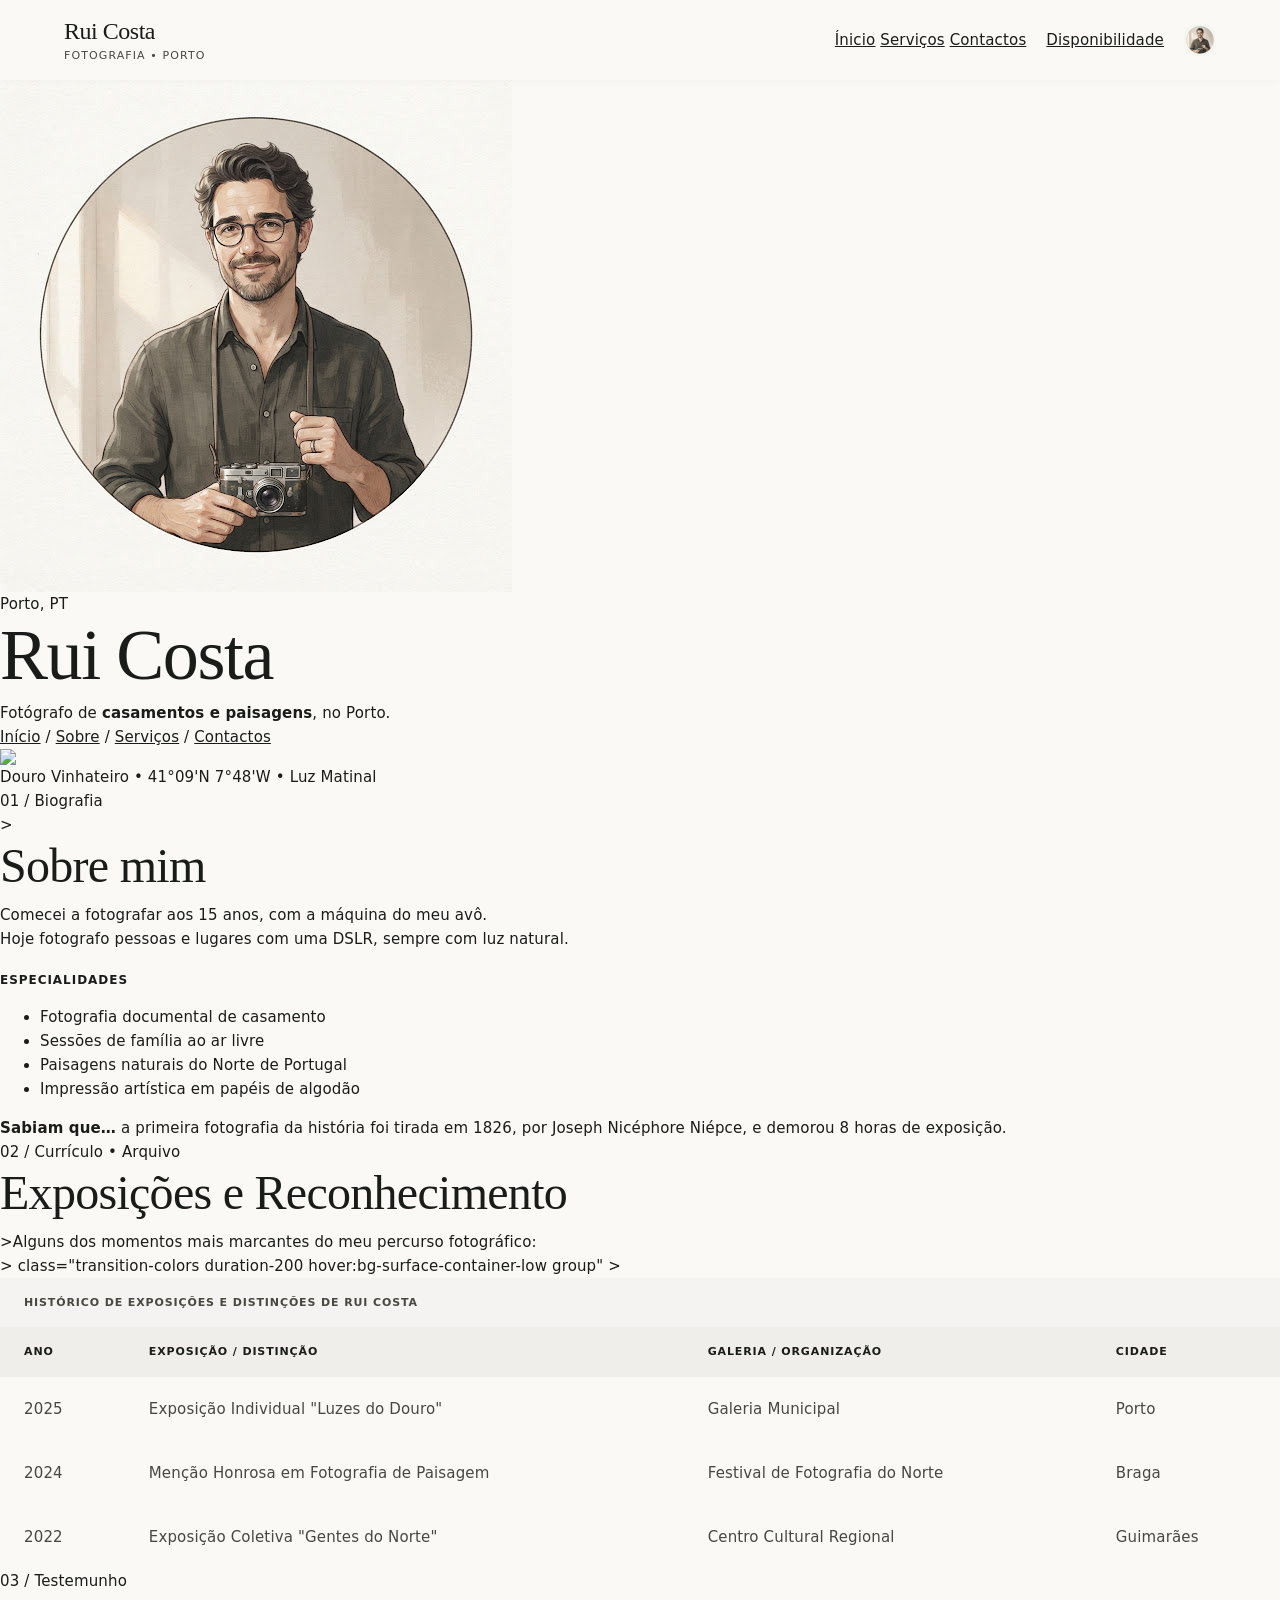
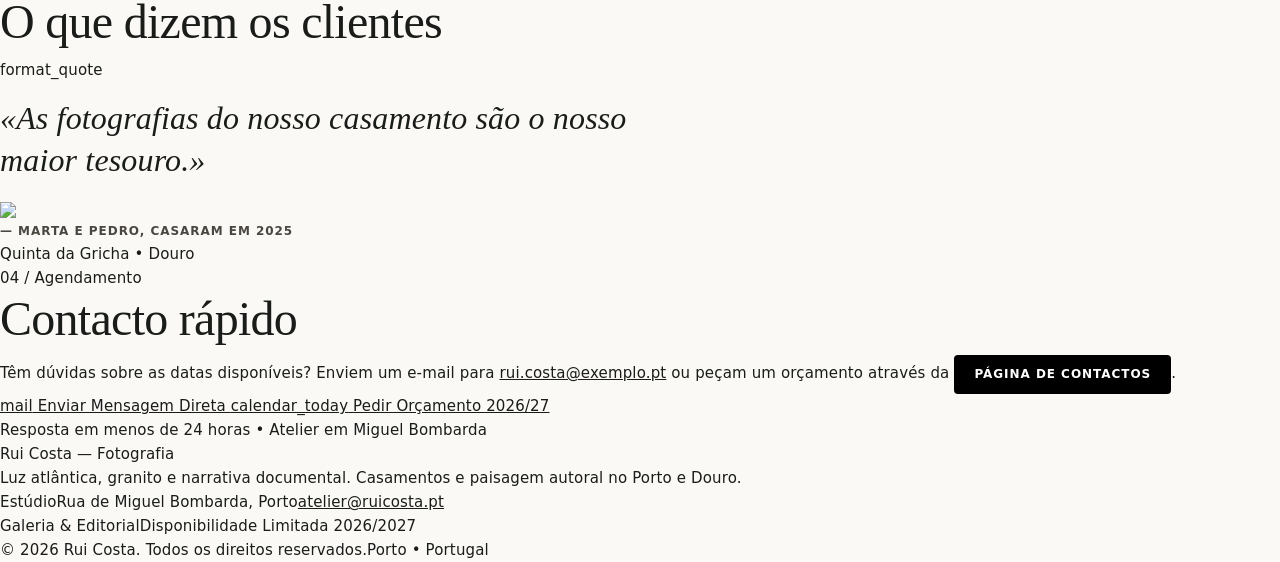
==== laboratorio-pratico/index.html @ f3bd6d19 "salvar o laboratorio pratico para o repositorio portifolio" ====
<!doctype html>

<html lang="pt-PT">
  <head>
    <meta charset="utf-8" />
    <meta content="width=device-width, initial-scale=1.0" name="viewport" />
    <meta
      content="Portefólio de Rui Costa, fotógrafo de casamentos e paisagens no Porto. Fotografia documental com luz natural e impressões de arte."
      name="description"
    />
    <meta content="Rui Costa" name="author" />
    <title>Rui Costa | Fotografia</title>
    <link href="images/retrato-rui-costa.jpg" rel="icon" type="image/svg+xml" />
    <link href="https://fonts.googleapis.com" rel="preconnect">
    <link  href="https://fonts.googleapis.com/css2?family=Poppins:wght@600;700&display=swap"
      rel="stylesheet"/>
    <link href="css/pratica.css" rel="stylesheet"/>
    <script src="https://cdn.jsdelivr.net/npm/@tailwindcss/browser@4"></script>
  </head>
  <body>
    <!-- Apresentação -->
    <header class="topo">
      <div class="topo-interior">
        <a class="marca" href="index.html">
          <span class="marca-nome">Rui Costa</span>
          <span class="marca-sub">Fotografia • Porto</span>
        </a>
        <div class="topo-direita">
      <nav class="menu principal">
          <a href="#inicio">Ínicio</a>
          <a href="servicos">Serviços</a>
          <a href="contactos">Contactos</a>
            </nav>
          <div class="topo-direita">
            <a href="disponibilidade">Disponibilidade</a>
             <img
              src="images/retrato-rui-costa.jpg"
              alt="profile"
              height="36"
              width="36"
              class="avatar">
          </div>
        </div>
      </div>
      </header>
 <main class="w-full pt-20 bg-surface min-h-[calc(100vh-5rem)]">
    <div class="flex flex-col w-full text-on-surface">
        <section class="w-full px-margin-mobile md:px-margin-tablet lg:px-margin"
        id="inicio">
        <div class="max-w-4xl mx auto flex flex-col items-center text-center"></div>
      <div class="relative mb-space-md group"> 
        <div class="w-36 h-36 md:w-40 md:h-40 rounded-full overflow-hidden p-1.5 bg-surface-container-high transition-transform duration-500 group-hover:scale-[1.02]">
        <img
        src="images/retrato-rui-costa.jpg"
        alt="profile"
        class="w-full h-full object-cover rounded-full filter grayscale-[15%] contrast-[105%]"
        />
       </div>
       <div class="absolute -bottom-2 right-2 bg-surface px-2.5 py-0.5 rounded-full shadow-sm">
        <span
            class="font-label-sm text-label-sm tracking-widest text-on-surface-variant uppercase"
           >Porto, PT</span>
      </div>
      </div>
        <h1 class="font-display text-display-mobile md:text-display text-on-surface tracking-tight mb-space-xs">
          Rui Costa</h1>
      <p class="font-body-lg text-body-lg text-on-surface-variant max-w-xl mx-auto leading-relaxed">
        Fotógrafo de <strong class="text-on-surface font-semibold">
          casamentos e paisagens</strong>, no Porto.</p>
        
          <nav  class="mt-space-md flex items-center justify-center gap-space-md font-label-md text-label-md tracking-widest uppercase text-on-surface-variant"
            >
            <a
                class="hover:text-secondary transition-colors duration-200"
                href="#inicio"
                >Início</a
              >
              <span class="text-outline-variant">/</span>
              <a
                class="hover:text-secondary transition-colors duration-200"
                href="#sobre"
                >Sobre</a
              >
              <span class="text-outline-variant">/</span>
              <a
                class="hover:text-secondary transition-colors duration-200"
                href="#especialidades"
                >Serviços</a
              >
              <span class="text-outline-variant">/</span>
              <a
              class="hover:text-secondary transition-colors duration-200"
                href="#contacto-rapido"
                >Contactos</a>

          </nav>
        </div>
    </section>
   
      <section class="class="w-full px-margin-mobile md:px-margin-tablet lg:px-margin mb-space-xl"
        >
          <div
            class="relative w-full h-[280px] md:h-[420px] rounded-lg overflow-hidden bg-surface-container"
          >
            <img
              class="w-full h-full object-cover"
              data-alt="Cinematic wide-angle panoramic photograph of the Douro valley terraces shrouded in soft morning mist with golden atmospheric Atlantic sunlight reflecting on calm river waters, fine art landscape photography style with warm terracotta and granite mineral tones"
              src="https://lh3.googleusercontent.com/aida-public/[base64]"
            />
            <div
              class="absolute bottom-4 left-6 bg-surface/90 backdrop-blur-sm px-3 py-1.5 rounded"
            >
              <span
                class="font-label-sm text-label-sm text-on-surface-variant uppercase tracking-wider"
                >Douro Vinhateiro • 41°09'N 7°48'W • Luz Matinal</span
              >
            </div>
          </div>
        </section>
        <!-- Section: Sobre mim & Curiosidade -->
        <section
          class="w-full px-margin-mobile md:px-margin-tablet lg:px-margin py-space-xl bg-surface-container-low"
          id="sobre"
        >
          <div
            class="max-w-5xl mx-auto grid grid-cols-1 md:grid-cols-12 gap-gutter items-start"
          >
            <!-- Narrative Column -->
            <div class="md:col-span-7 flex flex-col space-y-space-md">
              <div class="flex items-center gap-2">
                <span
                  class="font-label-sm text-label-sm uppercase tracking-widest text-secondary"
                  >01 / Biografia</span
                >
              </div>>
        <!-- Sobre mim -->
        <h2 class="font-headline-lg text-headline-lg-mobile md:text-headline-lg text-on-surface tracking-tight"
        >Sobre mim</h2>
        <div class="space-y-4 font-body-lg text-body-lg text-on-surface-variant leading-relaxed">
        <p>Comecei a fotografar aos 15 anos, com a máquina do meu avô.</p>
        <p>
          Hoje fotografo pessoas e lugares com uma
          <abbr class="no-underline cursor-help font-medium text-on-surface"
           title="câmara reflex digital">DSLR</abbr>, sempre com luz
          natural.
        </p>
        </div>
        <div class="pt-space-md" id="especialidades">
        <h3 class="font-label-md text-label-md uppercase tracking-wider text-on-surface mb-space-sm font-semibold"
        >Especialidades</h3>
        <ul class="grid grid-cols-1 sm:grid-cols-2 gap-3">
        <li class="flex items-center gap-3 p-3 bg-surface rounded">
                    <span
                      class="w-1.5 h-1.5 rounded-full bg-secondary shrink-0"
                    ></span>
                    <span class="font-body-md text-body-md text-on-surface"
                      >Fotografia documental de casamento</span
                    >
                  </li>
                  <li class="flex items-center gap-3 p-3 bg-surface rounded">
                    <span
                      class="w-1.5 h-1.5 rounded-full bg-secondary shrink-0"
                    ></span>
                    <span class="font-body-md text-body-md text-on-surface"
                      >Sessões de família ao ar livre</span
                    >
                  </li>
                  <li class="flex items-center gap-3 p-3 bg-surface rounded">
                    <span
                      class="w-1.5 h-1.5 rounded-full bg-secondary shrink-0"
                    ></span>
                    <span class="font-body-md text-body-md text-on-surface"
                      >Paisagens naturais do Norte de Portugal</span
                    >
                  </li>
                  <li class="flex items-center gap-3 p-3 bg-surface rounded">
                    <span
                      class="w-1.5 h-1.5 rounded-full bg-secondary shrink-0"
                    ></span>
                    <span class="font-body-md text-body-md text-on-surface"
                      >Impressão artística em papéis de algodão</span
                    >
                  </li>
                </ul>
        </div>
        </div>
           <p>
            <strong>Sabiam que…</strong> a primeira fotografia da história foi
            tirada em 1826, por Joseph Nicéphore Niépce, e demorou 8 horas de
            exposição.
          </p>
        </div>
      </section>
         <!-- Exposições e Percurso -->
      <section  class="w-full px-margin-mobile md:px-margin-tablet lg:px-margin py-space-xl">
<div class="max-w-5xl mx-auto">
            <div class="mb-space-lg max-w-2xl">
              <span
                class="font-label-sm text-label-sm uppercase tracking-widest text-secondary block mb-space-xs"
                >02 / Currículo • Arquivo</span
              >
        <h2 class="font-headline-lg text-headline-lg-mobile md:text-headline-lg text-on-surface tracking-tight mb-2"
        >Exposições e Reconhecimento</h2>
        <p class="font-body-md text-body-md text-on-surface-variant">
        >Alguns dos momentos mais marcantes do meu percurso fotográfico:</p>
        
         </div>
            <!-- Minimalist Editorial Table -->
            <div
              class="w-full overflow-x-auto bg-surface-container-lowest rounded-lg shadow-sm"
            >
        <table class="w-full text-left border-collapse">
          <caption class="text-left font-label-sm text-label-sm text-on-surface-variant uppercase tracking-wider px-6 py-4 bg-surface-container-low">
            Histórico de exposições e distinções de Rui Costa
          </caption>
          <thead>
            <tr
             class="bg-surface-container text-on-surface font-label-sm text-label-sm uppercase tracking-wider"
                  >
                    <th class="py-4 px-6 font-semibold w-24" scope="col">
                      Ano
                    </th>
                    <th class="py-4 px-6 font-semibold" scope="col">
                      Exposição / Distinção
                    </th>
                    <th class="py-4 px-6 font-semibold" scope="col">
                      Galeria / Organização
                    </th>
                    <th class="py-4 px-6 font-semibold text-right" scope="col">
                      Cidade
                    </th>
         >
            </tr>
          </thead>
          <tbody class="divide-y-0">
            <tr>
              class="transition-colors duration-200 hover:bg-surface-container-low group"
                  >
                    <td
                      class="py-5 px-6 font-display text-headline-sm text-secondary group-hover:text-on-surface"
                    >
                      2025
                    </td>
                    <td
                      class="py-5 px-6 font-body-md text-body-md font-medium text-on-surface"
                    >
                      Exposição Individual "Luzes do Douro"
                    </td>
                    <td
                      class="py-5 px-6 font-body-md text-body-md text-on-surface-variant"
                    >
                      Galeria Municipal
                    </td>
                    <td
                      class="py-5 px-6 font-label-md text-label-md text-on-surface-variant text-right uppercase tracking-wider"
                    >
                      Porto
                    </td>
                  </tr>
                  <tr
                    class="bg-surface-container-lowest transition-colors duration-200 hover:bg-surface-container-low group"
                  >
                    <td
                      class="py-5 px-6 font-display text-headline-sm text-secondary group-hover:text-on-surface"
                    >
                      2024
                    </td>
                    <td
                      class="py-5 px-6 font-body-md text-body-md font-medium text-on-surface"
                    >
                      Menção Honrosa em Fotografia de Paisagem
                    </td>
                    <td
                      class="py-5 px-6 font-body-md text-body-md text-on-surface-variant"
                    >
                      Festival de Fotografia do Norte
                    </td>
                    <td
                      class="py-5 px-6 font-label-md text-label-md text-on-surface-variant text-right uppercase tracking-wider"
                    >
                      Braga
                    </td>
                  </tr>
                  <tr
                    class="transition-colors duration-200 hover:bg-surface-container-low group"
                  >
                    <td
                      class="py-5 px-6 font-display text-headline-sm text-secondary group-hover:text-on-surface"
                    >
                      2022
                    </td>
                    <td
                      class="py-5 px-6 font-body-md text-body-md font-medium text-on-surface"
                    >
                      Exposição Coletiva "Gentes do Norte"
                    </td>
                    <td
                      class="py-5 px-6 font-body-md text-body-md text-on-surface-variant"
                    >
                      Centro Cultural Regional
                    </td>
                    <td
                      class="py-5 px-6 font-label-md text-label-md text-on-surface-variant text-right uppercase tracking-wider"
                    >
                      Guimarães
                    </td>
            </tr>
          </tbody>
        </table>
            </div>
</div>
      </section>
      <!-- Section: O que dizem os clientes (Testimonials) -->
       <section
      class="w-full px-margin-mobile md:px-margin-tablet lg:px-margin py-space-xl bg-surface-container-low"
        >
          <div class="max-w-4xl mx-auto">
            <div class="text-center mb-space-lg">
              <span
                class="font-label-sm text-label-sm uppercase tracking-widest text-secondary block mb-space-xs"
                >03 / Testemunho</span
              >
              <h2
                class="font-headline-lg text-headline-lg-mobile md:text-headline-lg text-on-surface tracking-tight"
              >
                O que dizem os clientes
              </h2>
            </div>
            <!-- Testimonial Editorial Plate -->
            <article
              class="relative bg-surface rounded-xl p-8 md:p-14 shadow-sm text-center flex flex-col items-center"
            >
              <span
                class="material-symbols-outlined text-4xl text-secondary mb-4 opacity-75"
                >format_quote</span
              >
              <blockquote
                class="font-headline-md text-headline-sm md:text-headline-md italic text-on-surface max-w-2xl leading-snug mb-space-md"
              >
                «As fotografias do nosso casamento são o nosso maior tesouro.»
              </blockquote>
              <div class="flex items-center gap-3">
                <div
                  class="w-10 h-10 rounded-full overflow-hidden bg-surface-container"
                >
                  <img
                    class="w-full h-full object-cover"
                    data-alt="Editorial close-up of a smiling bride and groom in vintage attire celebrating their wedding in a historic Porto manor garden, soft atmospheric natural lighting"
                    src="https://lh3.googleusercontent.com/aida-public/[base64]"
                  />
                </div>
                <cite
                  class="font-label-md text-label-md uppercase tracking-wider text-on-surface-variant not-italic font-semibold"
                >
                  — Marta e Pedro, casaram em 2025
                </cite>
              </div>
              <div
                class="mt-space-md pt-4 flex items-center justify-center gap-6 text-on-surface-variant font-label-sm text-label-sm uppercase tracking-widest"
              >
                <span>Quinta da Gricha</span>
                <span>•</span>
                <span>Douro</span>
              </div>
            </article>
          </div>
        </section>
        <!-- Section: Contacto rápido -->
        <section
          class="w-full px-margin-mobile md:px-margin-tablet lg:px-margin py-space-xl"
          id="contacto-rapido"
        >
          <div
            class="max-w-3xl mx-auto text-center bg-surface-container p-8 md:p-14 rounded-xl shadow-sm"
          >
            <span
              class="font-label-sm text-label-sm uppercase tracking-widest text-secondary block mb-space-xs"
              >04 / Agendamento</span
            >
            <h2
              class="font-headline-lg text-headline-lg-mobile md:text-headline-lg text-on-surface tracking-tight mb-space-md"
            >
              Contacto rápido
            </h2>
            <p
              class="font-body-lg text-body-lg text-on-surface-variant leading-relaxed mb-space-lg max-w-xl mx-auto"
            >
              Têm dúvidas sobre as datas disponíveis? Enviem um e-mail para
              <a
                class="destaque text-on-surface font-semibold underline underline-offset-4 decoration-secondary hover:text-secondary transition-colors duration-200"
                href="mailto:rui.costa@exemplo.pt"
                >rui.costa@exemplo.pt</a
              >
              ou peçam um orçamento através da
              <a
                class="botao inline-block mt-4 md:mt-0 font-label-md text-label-md uppercase tracking-wider px-space-md py-2.5 bg-primary text-on-primary hover:bg-secondary transition-colors duration-200 rounded"
                href="contactos.html#orcamento"
                >Página de Contactos</a
              >.
            </p>
            <div
              class="flex flex-col sm:flex-row items-center justify-center gap-space-md"
            >
              <a
                class="w-full sm:w-auto flex items-center justify-center gap-2 px-6 py-3.5 bg-surface text-on-surface font-label-md text-label-md uppercase tracking-wider rounded hover:bg-surface-container-high transition-colors duration-200 shadow-sm"
                href="mailto:rui.costa@exemplo.pt"
              >
                <span class="material-symbols-outlined text-lg text-secondary"
                  >mail</span
                >
                Enviar Mensagem Direta
              </a>
              <a
                class="w-full sm:w-auto flex items-center justify-center gap-2 px-8 py-3.5 bg-primary text-on-primary font-label-md text-label-md uppercase tracking-wider rounded hover:bg-secondary transition-colors duration-200"
                href="contactos.html#orcamento"
              >
                <span class="material-symbols-outlined text-lg"
                  >calendar_today</span
                >
                Pedir Orçamento 2026/27
              </a>
            </div>
            <div
              class="mt-space-lg flex items-center justify-center gap-4 text-on-surface-variant font-label-sm text-label-sm uppercase tracking-widest"
            >
              <span>Resposta em menos de 24 horas</span>
              <span>•</span>
              <span>Atelier em Miguel Bombarda</span>
            </div>
          </div>
        </section>
      </div>
    </main>
    <footer class="w-full bg-surface-container-low">
      <div
        class="w-full px-margin-mobile md:px-margin-tablet lg:px-margin py-space-xl"
      >
        <div
          class="grid grid-cols-1 md:grid-cols-12 gap-gutter items-baseline pb-space-lg"
        >
          <div class="md:col-span-5">
            <span
              class="font-display text-headline-md text-on-surface block mb-space-xs"
              >Rui Costa — Fotografia</span
            >
            <p
              class="font-body-sm text-body-sm text-on-surface-variant max-w-sm"
            >
              Luz atlântica, granito e narrativa documental. Casamentos e
              paisagem autoral no Porto e Douro.
            </p>
          </div>
          <div
            class="md:col-span-4 mt-space-md md:mt-0 flex flex-col gap-space-xs"
          >
            <span
              class="font-label-sm text-label-sm uppercase tracking-wider text-on-surface-variant"
              >Estúdio</span
            ><span class="font-body-sm text-body-sm text-on-surface"
              >Rua de Miguel Bombarda, Porto</span
            ><a
              class="font-body-sm text-body-sm text-on-surface-variant hover:text-on-surface transition-colors duration-200"
              href="mailto:atelier@ruicosta.pt"
              >atelier@ruicosta.pt</a
            >
          </div>
          <div
            class="md:col-span-3 mt-space-md md:mt-0 flex flex-col gap-space-xs md:text-right"
          >
            <span
              class="font-label-sm text-label-sm uppercase tracking-wider text-on-surface-variant"
              >Galeria &amp; Editorial</span
            ><span class="font-body-sm text-body-sm text-on-surface-variant"
              >Disponibilidade Limitada 2026/2027</span
            >
          </div>
        </div>
        <div
          class="pt-space-md flex flex-col md:flex-row justify-between items-center gap-space-sm font-label-sm text-label-sm text-on-surface-variant tracking-wider uppercase"
        >
          <span>© 2026 Rui Costa. Todos os direitos reservados.</span
          ><span>Porto • Portugal</span>
        </div>
      </div>
    </footer>
  </body>
</html>
---- laboratorio-pratico/css/pratica.css ----
:root{
  /* ----- Cores ----- */
  --fundo: #faf9f6;            /* fundo da página */
  --fundo-banda: #f4f3f1;      /* bandas e rodapé */
  --fundo-caixa: #efeeeb;      /* caixa de contacto, cabeçalho da tabela */
  --fundo-claro: #e9e8e5;      /* moldura do retrato, hover do botão claro */
  --branco: #ffffff;           /* fundo da tabela */

  --texto: #1a1c1a;            /* texto principal e títulos */
  --texto-secundario: #4a4640; /* legendas e parágrafos */

  --destaque: #825338;         /* terracota: etiquetas, anos, hover */
  --botao: #000000;            /* botão principal */
  --botao-texto: #ffffff;      /* texto do botão principal */
  --contorno: #ccc6bd;         /* separadores */

  /* ----- Transparências e sombras ----- */
  --fundo-vidro: rgba(250, 249, 246, 0.9);        /* cabeçalho e legendas sobre fotos */
  --pelicula: rgba(0, 0, 0, 0.1);                 /* película escura sobre a foto */
  --sombra-leve: 0 1px 2px rgba(0, 0, 0, 0.06);   /* cartões e caixas */
  --sombra-cabecalho: 0 1px 8px rgba(0, 0, 0, 0.03);

  /* ----- Fontes ----- */
  --fonte-titulos: "Newsreader", Georgia, serif;
  --fonte-texto: "Manrope", system-ui, sans-serif;

  /* ----- Cantos arredondados ----- */
  --canto-pequeno: 0.25rem;
  --canto-medio: 0.5rem;
  --canto-grande: 0.75rem;

  /* ----- Espaços ----- */
  --espaco-xs: 0.375rem;
  --espaco-sm: 0.75rem;
  --espaco-md: 1.25rem;
  --espaco-lg: 2.25rem;
  --espaco-xl: 4rem;

  /* ----- Larguras máximas ----- */
  --largura-lg: 64rem;
  --largura-md: 56rem;
}


/* =========================================================
   1. BASE
   ========================================================= */
* {
  box-sizing: border-box;      /* a largura inclui padding e border */
}

body {
  margin: 0;
  font-family: var(--fonte-texto);
  font-size: 0.9375rem;        /* 15px */
  line-height: 1.6;
  letter-spacing: 0.01em;
  background-color: var(--fundo);
  color: var(--texto);
}

img {
  display: block;
  max-width: 100%;             /* nenhuma imagem sai do ecrã */
}

a {
  color: inherit;
}

p {
  margin: 0;
}

h1, h2, h3, blockquote {
  font-family: var(--fonte-titulos);
  font-weight: 400;
  color: var(--texto);
}

h1 {
  margin: 0 0 var(--espaco-xs);
  font-size: 2.75rem;
  line-height: 1.15;
  letter-spacing: -0.01em;
}

h2 {
  margin: 0 0 0.5rem;
  font-size: 2rem;
  line-height: 1.25;
  letter-spacing: -0.01em;
}

/* "Especialidades": rótulo pequeno em maiúsculas */
h3 {
  margin: var(--espaco-md) 0 var(--espaco-sm);
  font-family: var(--fonte-texto);
  font-size: 0.75rem;
  font-weight: 600;
  letter-spacing: 0.08em;
  text-transform: uppercase;
}

/* O cabeçalho é fixo: o conteúdo começa 5rem mais abaixo */
main {
  padding-top: 5rem;
}

/* Margens laterais da página (crescem nos ecrãs maiores) */
.contentor {
  padding-left: var(--espaco-md);
  padding-right: var(--espaco-md);
}

/* Larguras máximas, centradas */
.largura-lg {
  max-width: var(--largura-lg);
  margin: 0 auto;
}

.largura-md {
  max-width: var(--largura-md);
  margin: 0 auto;
}

/* Secção normal e banda com fundo diferente */
.secao {
  padding-top: var(--espaco-xl);
  padding-bottom: var(--espaco-xl);
}

.banda {
  padding-top: var(--espaco-xl);
  padding-bottom: var(--espaco-xl);
  background-color: var(--fundo-banda);
}

abbr {
  font-weight: 500;
  color: var(--texto);
  text-decoration: none;
  cursor: help;
}


/* =========================================================
   2. PEÇAS REUTILIZÁVEIS
   ========================================================= */

/* Etiqueta pequena em terracota: "01 / Biografia" */
.etiqueta {
  display: block;
  margin-bottom: var(--espaco-xs);
  font-size: 0.6875rem;
  font-weight: 600;
  letter-spacing: 0.1em;
  text-transform: uppercase;
  color: var(--destaque);
}

/* Rótulo pequeno cinzento (rodapé) */
.rotulo {
  font-size: 0.6875rem;
  font-weight: 600;
  letter-spacing: 0.1em;
  text-transform: uppercase;
  color: var(--texto-secundario);
}

/* Parágrafo grande em Newsreader */
.texto-grande {
  font-family: var(--fonte-titulos);
  font-size: 1.125rem;
  line-height: 1.7;
  color: var(--texto-secundario);
}

/* Cabeçalho de cada secção (etiqueta + título + frase) */
.cabecalho-secao {
  max-width: 42rem;
  margin-bottom: var(--espaco-lg);
}

.cabecalho-secao p {
  color: var(--texto-secundario);
}

.cabecalho-secao.centrado {
  margin-left: auto;
  margin-right: auto;
  text-align: center;
}

/* ----- Botões ----- */
.botao {
  display: inline-block;
  padding: 0.625rem var(--espaco-md);
  background-color: var(--botao);
  color: var(--botao-texto);
  border-radius: var(--canto-pequeno);
  font-size: 0.75rem;
  font-weight: 600;
  letter-spacing: 0.08em;
  text-transform: uppercase;
  text-decoration: none;
  transition: background-color 0.25s;
}

.botao:hover {
  background-color: var(--destaque);
}

/* Botão claro (com ícone) */
.botao-claro {
  background-color: var(--fundo);
  color: var(--texto);
  box-shadow: var(--sombra-leve);
}

.botao-claro:hover {
  background-color: var(--fundo-claro);
}

.botao-claro svg {
  color: var(--destaque);
}

/* Botões da caixa de contacto: ícone e texto lado a lado */
.acoes .botao {
  display: flex;
  align-items: center;
  justify-content: center;
  gap: 0.5rem;
  padding: 0.875rem 1.5rem;
}

.acoes .botao-grande {
  padding: 0.875rem 2rem;
}


/* =========================================================
   3. CABEÇALHO FIXO
   ========================================================= */
.topo {
  position: fixed;             /* fica no topo mesmo com scroll */
  top: 0;
  left: 0;
  z-index: 50;                 /* fica por cima de tudo */
  width: 100%;
  background-color: var(--fundo-vidro);
  backdrop-filter: blur(12px);
  box-shadow: var(--sombra-cabecalho);
}

.topo-interior {
  display: flex;
  align-items: center;
  justify-content: space-between;
  height: 5rem;
  padding-left: var(--espaco-md);
  padding-right: var(--espaco-md);
}

.marca {
  display: flex;
  flex-direction: column;
  text-decoration: none;
}

.marca-nome {
  font-family: var(--fonte-titulos);
  font-size: 1.5rem;
  line-height: 1.35;
  letter-spacing: -0.02em;
}

.marca-sub {
  font-size: 0.6875rem;
  font-weight: 500;
  letter-spacing: 0.1em;
  text-transform: uppercase;
  color: var(--texto-secundario);
}

.topo-direita {
  display: flex;
  align-items: center;
  gap: var(--espaco-md);
}

.topo-direita .botao {
  padding: 0.5rem 0.875rem;
  font-size: 0.6875rem;
}

/* Menu principal: escondido no telemóvel (aparece na secção 10) */
.menu-principal {
  display: none;
  align-items: center;
  gap: var(--espaco-lg);
}

.menu-principal a {
  font-size: 0.75rem;
  font-weight: 600;
  letter-spacing: 0.08em;
  text-transform: uppercase;
  text-decoration: none;
  color: var(--texto-secundario);
  transition: color 0.2s;
}

.menu-principal a:hover {
  color: var(--texto);
}

/* Avatar: escondido em ecrãs muito pequenos */
.avatar {
  display: none;
  width: 2rem;
  height: 2rem;
  object-fit: cover;
  border-radius: var(--canto-grande);
}


/* =========================================================
   4. APRESENTAÇÃO E FAIXA DE PAISAGEM
   ========================================================= */
.apresentacao {
  display: flex;
  flex-direction: column;
  align-items: center;
  padding-top: var(--espaco-lg);
  padding-bottom: var(--espaco-xl);
  text-align: center;
}

.retrato {
  position: relative;          /* referência para o selo "Porto, PT" */
  width: 9rem;
  height: 9rem;
  margin-bottom: var(--espaco-md);
  padding: var(--espaco-xs);
  background-color: var(--fundo-claro);
  border-radius: var(--canto-grande);
}

.retrato img {
  width: 100%;
  height: 100%;
  object-fit: cover;           /* a foto enche a caixa sem deformar */
  border-radius: var(--canto-grande);
  filter: grayscale(15%) contrast(105%);
}

.local {
  position: absolute;          /* posicionado em relação ao .retrato */
  right: 0.5rem;
  bottom: -0.5rem;
  padding: 0.125rem 0.625rem;
  background-color: var(--fundo);
  border-radius: var(--canto-grande);
  box-shadow: var(--sombra-leve);
  font-size: 0.6875rem;
  font-weight: 600;
  letter-spacing: 0.1em;
  text-transform: uppercase;
  color: var(--texto-secundario);
}

.tagline {
  max-width: 36rem;
  font-family: var(--fonte-titulos);
  font-size: 1.125rem;
  line-height: 1.7;
  color: var(--texto-secundario);
}

.tagline strong {
  font-weight: 600;
  color: var(--texto);
}

.submenu {
  display: flex;
  flex-wrap: wrap;
  justify-content: center;
  align-items: center;
  gap: var(--espaco-md);
  margin-top: var(--espaco-md);
  font-size: 0.75rem;
  font-weight: 600;
  letter-spacing: 0.1em;
  text-transform: uppercase;
  color: var(--texto-secundario);
}

.submenu a {
  text-decoration: none;
  transition: color 0.2s;
}

.submenu a:hover {
  color: var(--destaque);
}

.submenu span {
  color: var(--contorno);
}

/* ----- Faixa de paisagem ----- */
.faixa {
  margin-bottom: var(--espaco-xl);
}

.paisagem {
  position: relative;
  height: 17.5rem;
  margin: 0;
  overflow: hidden;            /* corta o que sair dos cantos */
  background-color: var(--fundo-caixa);
  border-radius: var(--canto-pequeno);
}

.paisagem img {
  width: 100%;
  height: 100%;
  object-fit: cover;
}

.paisagem figcaption {
  position: absolute;
  bottom: 1rem;
  left: 1.5rem;
  padding: var(--espaco-xs) var(--espaco-sm);
  background-color: var(--fundo-vidro);
  backdrop-filter: blur(4px);
  border-radius: var(--canto-pequeno);
  font-size: 0.6875rem;
  font-weight: 600;
  letter-spacing: 0.05em;
  text-transform: uppercase;
  color: var(--texto-secundario);
}


/* =========================================================
   5. SOBRE MIM
   ========================================================= */
.sobre {
  display: flex;
  flex-wrap: wrap;             /* no telemóvel as colunas empilham */
  align-items: flex-start;
  gap: var(--espaco-lg) 1.5rem;
}

.coluna-texto {
  flex: 7 1 22rem;             /* 7 partes; mínimo 22rem */
}

.coluna-lateral {
  display: flex;
  flex-direction: column;
  flex: 5 1 18rem;             /* 5 partes; mínimo 18rem */
  gap: var(--espaco-md);
}

.coluna-texto .texto-grande {
  margin-bottom: 1rem;
}

/* ----- Lista de especialidades ----- */
.especialidades {
  display: flex;
  flex-wrap: wrap;
  gap: var(--espaco-sm);
  margin: 0;
  padding: 0;
  list-style: none;
}

.especialidades li {
  display: flex;
  flex: 1 1 14rem;             /* 2 por linha quando há espaço */
  align-items: center;
  gap: var(--espaco-sm);
  padding: var(--espaco-sm);
  background-color: var(--fundo);
  border-radius: var(--canto-pequeno);
}

/* Bolinha terracota antes de cada especialidade */
.especialidades li::before {
  content: "";
  flex-shrink: 0;
  width: 0.375rem;
  height: 0.375rem;
  background-color: var(--destaque);
  border-radius: 50%;
}

/* ----- Caixa de curiosidade ----- */
.curiosidade {
  padding: var(--espaco-md);
  background-color: var(--fundo);
  border-radius: var(--canto-medio);
  box-shadow: var(--sombra-leve);
}

.curiosidade-titulo {
  display: flex;
  align-items: center;
  gap: 0.5rem;
  margin-bottom: var(--espaco-xs);
  font-size: 0.6875rem;
  font-weight: 600;
  letter-spacing: 0.1em;
  text-transform: uppercase;
  color: var(--destaque);
}

.curiosidade-texto {
  font-family: var(--fonte-titulos);
  font-size: 1.5rem;
  font-style: italic;
  line-height: 1.35;
}

.curiosidade-texto strong {
  display: block;
  margin-bottom: 0.25rem;
  font-family: var(--fonte-texto);
  font-size: 0.75rem;
  font-style: normal;
  font-weight: 600;
  letter-spacing: 0.08em;
  text-transform: uppercase;
  color: var(--destaque);
}

.curiosidade-rodape {
  display: flex;
  justify-content: space-between;
  margin-top: var(--espaco-md);
  font-size: 0.6875rem;
  font-weight: 600;
  letter-spacing: 0.1em;
  color: var(--texto-secundario);
}

/* ----- Foto de detalhe ----- */
.detalhe {
  position: relative;
  height: 14rem;
  margin: 0;
  overflow: hidden;
  background-color: var(--fundo-caixa);
  border-radius: var(--canto-medio);
}

.detalhe img {
  width: 100%;
  height: 100%;
  object-fit: cover;
}

/* Película escura leve sobre a foto */
.detalhe::after {
  content: "";
  position: absolute;
  top: 0;
  right: 0;
  bottom: 0;
  left: 0;
  background-color: var(--pelicula);
}

.detalhe figcaption {
  position: absolute;
  bottom: var(--espaco-sm);
  left: 1rem;
  z-index: 1;                  /* fica por cima da película */
  font-size: 0.6875rem;
  font-weight: 600;
  letter-spacing: 0.08em;
  text-transform: uppercase;
  color: var(--fundo);
  text-shadow: 0 1px 3px rgba(0, 0, 0, 0.5);
}


/* =========================================================
   6. EXPOSIÇÕES (TABELA)
   ========================================================= */
.tabela-caixa {
  overflow-x: auto;            /* no telemóvel a tabela desliza */
  background-color: var(--branco);
  border-radius: var(--canto-medio);
  box-shadow: var(--sombra-leve);
}

table {
  width: 100%;
  min-width: 34rem;            /* abaixo disto desliza em vez de apertar */
  border-collapse: collapse;
  text-align: left;
}

caption {
  padding: 1rem 1.5rem;
  background-color: var(--fundo-banda);
  font-size: 0.6875rem;
  font-weight: 600;
  letter-spacing: 0.08em;
  text-align: left;
  text-transform: uppercase;
  color: var(--texto-secundario);
}

thead tr {
  background-color: var(--fundo-caixa);
}

th {
  padding: 1rem 1.5rem;
  font-size: 0.6875rem;
  font-weight: 600;
  letter-spacing: 0.08em;
  text-transform: uppercase;
}

td {
  padding: var(--espaco-md) 1.5rem;
  color: var(--texto-secundario);
}

tbody tr {
  transition: background-color 0.2s;
}

tbody tr:hover {
  background-color: var(--fundo-banda);
}

.col-ano {
  width: 6rem;
}

.direita {
  text-align: right;
}

.ano {
  font-family: var(--fonte-titulos);
  font-size: 1.5rem;
  color: var(--destaque);
}

.titulo-linha {
  font-weight: 500;
  color: var(--texto);
}

.cidade {
  font-size: 0.75rem;
  font-weight: 600;
  letter-spacing: 0.08em;
  text-align: right;
  text-transform: uppercase;
}


/* =========================================================
   7. TESTEMUNHO
   ========================================================= */
.testemunho {
  display: flex;
  flex-direction: column;
  align-items: center;
  padding: 2rem;
  background-color: var(--fundo);
  border-radius: var(--canto-medio);
  box-shadow: var(--sombra-leve);
  text-align: center;
}

.aspas {
  height: 2rem;
  font-family: var(--fonte-titulos);
  font-size: 4rem;
  line-height: 0.8;
  color: var(--destaque);
  opacity: 0.75;
}

blockquote {
  max-width: 42rem;
  margin: 1rem 0 var(--espaco-md);
  font-size: 1.5rem;
  font-style: italic;
  line-height: 1.35;
}

.autor {
  display: flex;
  align-items: center;
  gap: var(--espaco-sm);
}

.autor img {
  width: 2.5rem;
  height: 2.5rem;
  object-fit: cover;
  border-radius: var(--canto-grande);
}

cite {
  font-size: 0.75rem;
  font-style: normal;
  font-weight: 600;
  letter-spacing: 0.08em;
  text-transform: uppercase;
  color: var(--texto-secundario);
}

.local-casamento {
  display: flex;
  justify-content: center;
  gap: 1.5rem;
  margin-top: var(--espaco-md);
  padding-top: 1rem;
  font-size: 0.6875rem;
  font-weight: 600;
  letter-spacing: 0.1em;
  text-transform: uppercase;
  color: var(--texto-secundario);
}


/* =========================================================
   8. CONTACTO RÁPIDO
   ========================================================= */
.caixa-contacto {
  max-width: 48rem;
  margin: 0 auto;
  padding: 2rem;
  background-color: var(--fundo-caixa);
  border-radius: var(--canto-medio);
  box-shadow: var(--sombra-leve);
  text-align: center;
}

.caixa-contacto h2 {
  margin-bottom: var(--espaco-md);
}

.caixa-contacto .texto-grande {
  max-width: 36rem;
  margin: 0 auto var(--espaco-lg);
}

.link-sublinhado {
  font-weight: 600;
  color: var(--texto);
  text-decoration: underline;
  text-decoration-color: var(--destaque);
  text-underline-offset: 4px;
  transition: color 0.2s;
}

.link-sublinhado:hover {
  color: var(--destaque);
}

.acoes {
  display: flex;
  flex-direction: column;
  align-items: stretch;
  gap: var(--espaco-md);
}

.nota-contacto {
  display: flex;
  flex-wrap: wrap;
  justify-content: center;
  gap: 1rem;
  margin-top: var(--espaco-lg);
  font-size: 0.6875rem;
  font-weight: 600;
  letter-spacing: 0.1em;
  text-transform: uppercase;
  color: var(--texto-secundario);
}


/* =========================================================
   9. RODAPÉ
   ========================================================= */
.rodape {
  padding-top: var(--espaco-xl);
  padding-bottom: var(--espaco-xl);
  background-color: var(--fundo-banda);
}

.rodape-colunas {
  display: flex;
  flex-wrap: wrap;
  align-items: baseline;
  gap: var(--espaco-md) 1.5rem;
  padding-bottom: var(--espaco-lg);
}

.rodape-marca {
  flex: 5 1 18rem;
}

.rodape-estudio {
  display: flex;
  flex-direction: column;
  flex: 4 1 14rem;
  gap: var(--espaco-xs);
}

.rodape-galeria {
  display: flex;
  flex-direction: column;
  flex: 3 1 12rem;
  gap: var(--espaco-xs);
}

.rodape-titulo {
  display: block;
  margin-bottom: var(--espaco-xs);
  font-family: var(--fonte-titulos);
  font-size: 2rem;
  line-height: 1.3;
}

.rodape-marca p,
.rodape-galeria span:last-child {
  max-width: 24rem;
  font-size: 0.8125rem;
  line-height: 1.5;
  color: var(--texto-secundario);
}

.rodape-estudio span:nth-child(2) {
  font-size: 0.8125rem;
}

.rodape-estudio a {
  font-size: 0.8125rem;
  color: var(--texto-secundario);
  text-decoration: none;
  transition: color 0.2s;
}

.rodape-estudio a:hover {
  color: var(--texto);
}

.rodape-fim {
  display: flex;
  flex-wrap: wrap;
  justify-content: space-between;
  gap: var(--espaco-sm);
  padding-top: var(--espaco-md);
  font-size: 0.6875rem;
  font-weight: 600;
  letter-spacing: 0.1em;
  text-transform: uppercase;
  color: var(--texto-secundario);
}


/* =========================================================
   10. RESPONSIVO
   Os estilos de cima são os do telemóvel (mobile first).
   Os blocos abaixo só mudam o que for preciso em ecrãs maiores.
   ========================================================= */

/* Telemóvel grande: a partir de 480px */
@media (min-width: 480px) {
  .avatar {
    display: block;
  }
}

/* Tablet: a partir de 768px */
@media (min-width: 768px) {
  .contentor,
  .topo-interior {
    padding-left: 2rem;
    padding-right: 2rem;
  }

  .menu-principal {
    display: flex;
  }

  h1 {
    font-size: 4.5rem;
    line-height: 1.1;
    letter-spacing: -0.02em;
  }

  h2 {
    font-size: 3rem;
    line-height: 1.2;
    letter-spacing: -0.015em;
  }

  .apresentacao {
    padding-top: var(--espaco-xl);
  }

  .retrato {
    width: 10rem;
    height: 10rem;
  }

  .paisagem {
    height: 26.25rem;
  }

  .coluna-lateral {
    padding-left: var(--espaco-md);
  }

  .curiosidade {
    padding: var(--espaco-lg);
  }

  .testemunho {
    padding: 3.5rem;
  }

  blockquote {
    font-size: 2rem;
    line-height: 1.3;
  }

  .caixa-contacto {
    padding: 3.5rem;
  }

  .acoes {
    flex-direction: row;
    justify-content: center;
  }

  .rodape-galeria {
    text-align: right;
  }

  .rodape-fim {
    flex-wrap: nowrap;
  }
}

/* Computador: a partir de 1024px */
@media (min-width: 1024px) {
  .contentor,
  .topo-interior {
    padding-left: var(--espaco-xl);
    padding-right: var(--espaco-xl);
  }
}
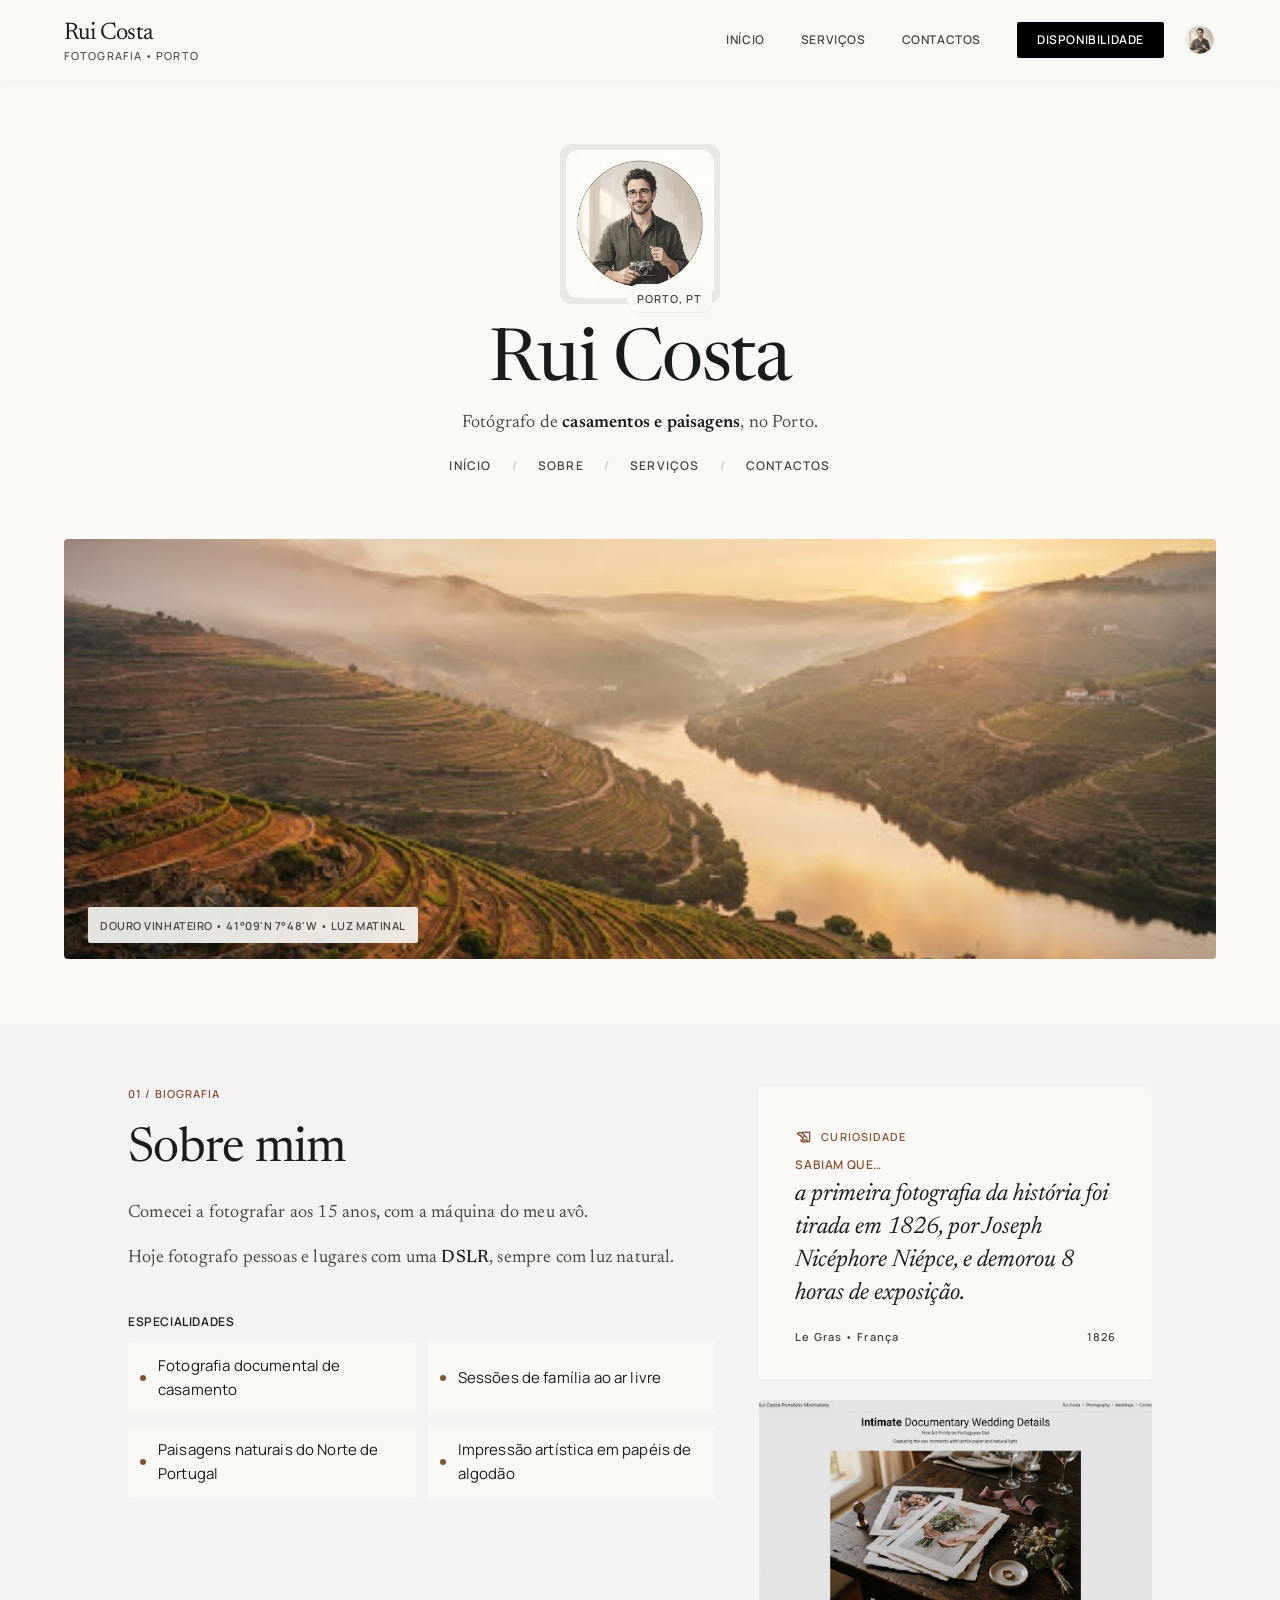
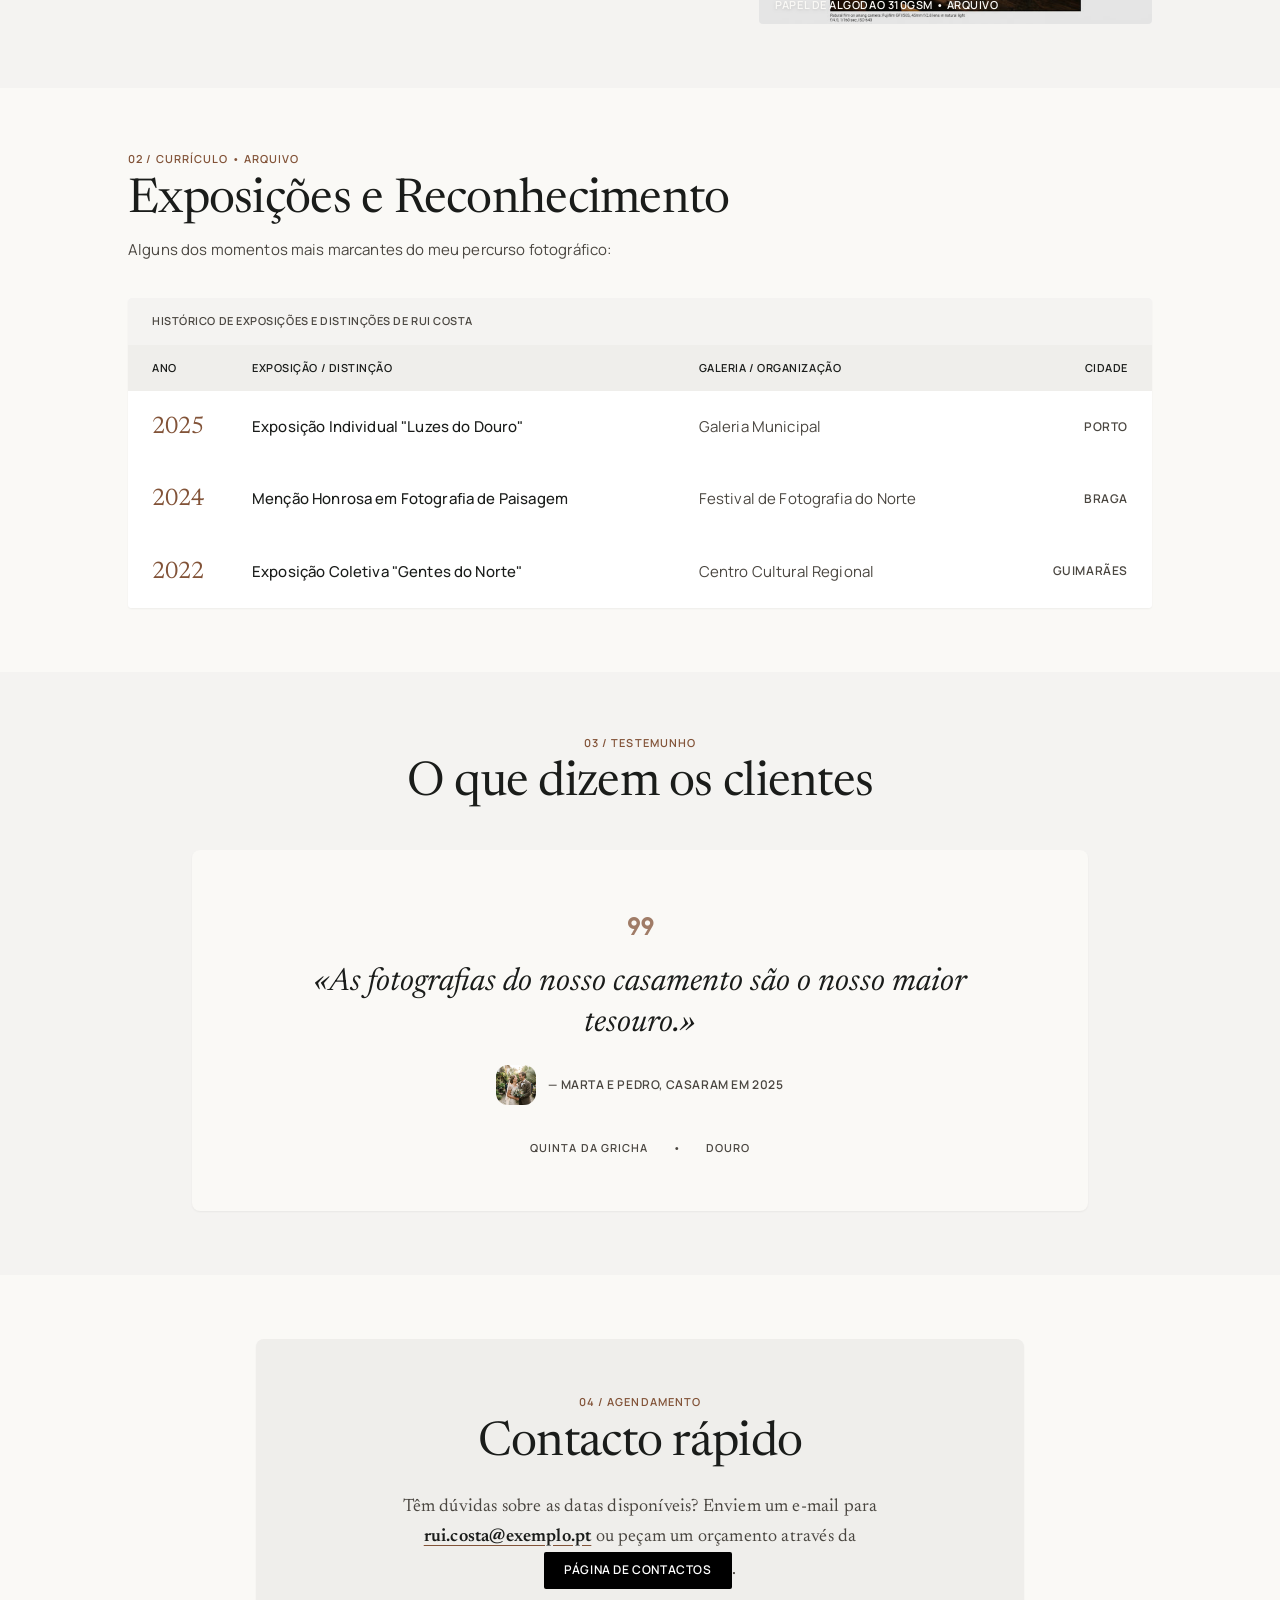
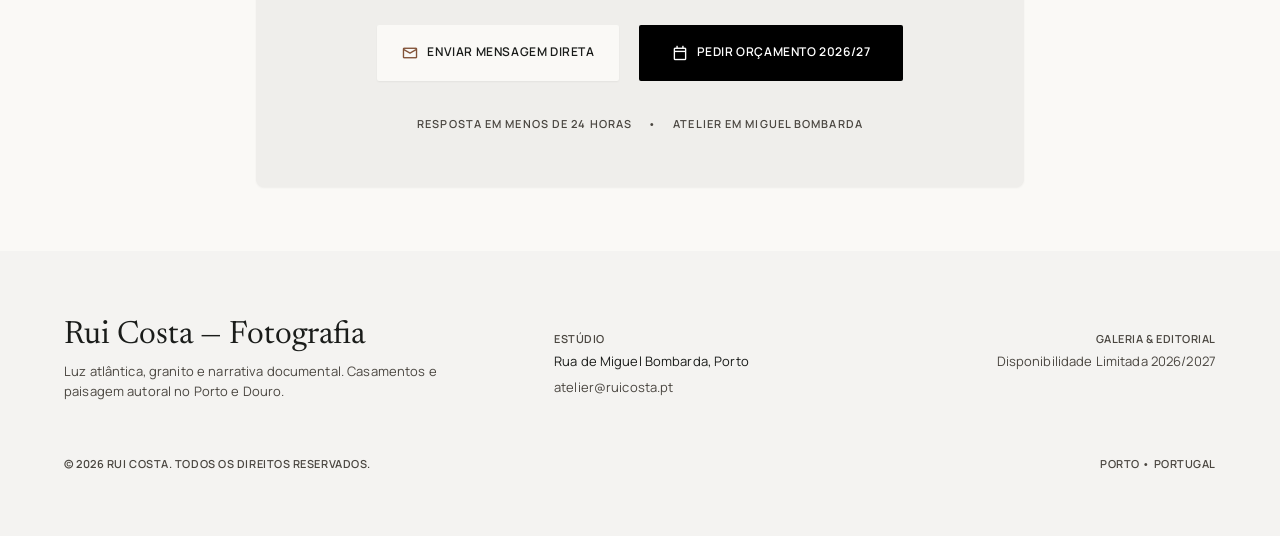
==== commit c2611e6b: "salvar o index.html para o repositorio laboratorio pratico" ====
--- a/laboratorio-pratico/index.html
+++ b/laboratorio-pratico/index.html
@@ -1,485 +1,415 @@
-<!doctype html>
-
-<html lang="pt-PT">
+<!DOCTYPE html>
+<!-- <html>: raiz da página; lang="pt" diz ao navegador que o texto está em português -->
+<html lang="pt">
+  <!-- <head>: informação sobre a página (não aparece no ecrã) -->
   <head>
+    <!-- <meta charset>: permite mostrar acentos e símbolos (ã, ç, é...) corretamente -->
     <meta charset="utf-8" />
-    <meta content="width=device-width, initial-scale=1.0" name="viewport" />
+    <!-- <meta viewport>: faz a página ajustar-se bem ao tamanho do telemóvel -->
+    <meta name="viewport" content="width=device-width, initial-scale=1.0" />
+    <!-- <title>: texto que aparece no separador do navegador -->
+    <title>Rui Costa — Fotografia | Porto</title>
+    <!-- <meta description>: pequena descrição da página para os motores de busca -->
     <meta
-      content="Portefólio de Rui Costa, fotógrafo de casamentos e paisagens no Porto. Fotografia documental com luz natural e impressões de arte."
       name="description"
+      content="Rui Costa, fotógrafo de casamentos e paisagens no Porto."
     />
-    <meta content="Rui Costa" name="author" />
-    <title>Rui Costa | Fotografia</title>
-    <link href="images/retrato-rui-costa.jpg" rel="icon" type="image/svg+xml" />
-    <link href="https://fonts.googleapis.com" rel="preconnect">
-    <link  href="https://fonts.googleapis.com/css2?family=Poppins:wght@600;700&display=swap"
-      rel="stylesheet"/>
-    <link href="css/pratica.css" rel="stylesheet"/>
-    <script src="https://cdn.jsdelivr.net/npm/@tailwindcss/browser@4"></script>
+
+    <!-- Fontes do Google: Newsreader (títulos e textos de leitura) e Manrope (etiquetas e textos pequenos) -->
+    <link rel="preconnect" href="https://fonts.googleapis.com" />
+    <link rel="preconnect" href="https://fonts.gstatic.com" crossorigin />
+    <link
+      href="https://fonts.googleapis.com/css2?family=Manrope:wght@400;500;600&family=Newsreader:ital,opsz,wght@0,6..72,400;1,6..72,400&display=swap"
+      rel="stylesheet"
+    />
+    <!-- Ícones Material Symbols (usados em Curiosidade, aspas, e-mail e calendário) -->
+    <link
+      href="https://fonts.googleapis.com/css2?family=Material+Symbols+Outlined:opsz,wght,FILL,GRAD@24,400,0,0&display=swap"
+      rel="stylesheet"
+    />
+
+    <!-- <link> do nosso CSS: liga o ficheiro com todos os estilos da página -->
+    <link rel="stylesheet" href="css/style.css" />
   </head>
+
+  <!-- <body>: tudo o que aparece no ecrã -->
   <body>
-    <!-- Apresentação -->
-    <header class="topo">
-      <div class="topo-interior">
-        <a class="marca" href="index.html">
-          <span class="marca-nome">Rui Costa</span>
-          <span class="marca-sub">Fotografia • Porto</span>
+    <!-- ============ CABEÇALHO (fica fixo no topo) ============ -->
+    <!-- <header>: topo da página -->
+    <header class="cabecalho">
+      <!-- <div>: caixa que alinha o conteúdo do cabeçalho (logótipo à esquerda, menu à direita) -->
+      <div class="cabecalho__interior">
+        <!-- <a>: o logótipo é um link que leva ao início -->
+        <a class="logo" href="#">
+          <!-- <span>: nome do fotógrafo (letra grande) -->
+          <span class="logo__nome">Rui Costa</span>
+          <!-- <span>: linha pequena por baixo do nome -->
+          <span class="logo__sub">Fotografia • Porto</span>
         </a>
-        <div class="topo-direita">
-      <nav class="menu principal">
-          <a href="#inicio">Ínicio</a>
-          <a href="servicos">Serviços</a>
-          <a href="contactos">Contactos</a>
-            </nav>
-          <div class="topo-direita">
-            <a href="disponibilidade">Disponibilidade</a>
-             <img
+
+        <!-- <div>: agrupa o menu e o botão do lado direito -->
+        <div class="cabecalho__direita">
+          <!-- <nav>: menu principal (escondido em ecrãs pequenos) -->
+          <nav class="menu" aria-label="Menu principal">
+            <!-- <a>: cada link do menu -->
+            <a class="menu__link" href="#">Início</a>
+            <a class="menu__link" href="#">Serviços</a>
+            <a class="menu__link" href="#">Contactos</a>
+          </nav>
+
+          <!-- <div>: agrupa o botão preto e a foto pequena -->
+          <div class="cabecalho__acoes">
+            <!-- <a class="botao">: botão preto "Disponibilidade" -->
+            <a class="botao" href="#">Disponibilidade</a>
+            <!-- <img>: foto pequena do fotógrafo (alt = texto alternativo para leitores de ecrã) -->
+            <img
+              class="cabecalho__foto"
               src="images/retrato-rui-costa.jpg"
-              alt="profile"
-              height="36"
-              width="36"
-              class="avatar">
+              alt="Retrato de Rui Costa"
+            />
           </div>
         </div>
       </div>
-      </header>
- <main class="w-full pt-20 bg-surface min-h-[calc(100vh-5rem)]">
-    <div class="flex flex-col w-full text-on-surface">
-        <section class="w-full px-margin-mobile md:px-margin-tablet lg:px-margin"
-        id="inicio">
-        <div class="max-w-4xl mx auto flex flex-col items-center text-center"></div>
-      <div class="relative mb-space-md group"> 
-        <div class="w-36 h-36 md:w-40 md:h-40 rounded-full overflow-hidden p-1.5 bg-surface-container-high transition-transform duration-500 group-hover:scale-[1.02]">
-        <img
-        src="images/retrato-rui-costa.jpg"
-        alt="profile"
-        class="w-full h-full object-cover rounded-full filter grayscale-[15%] contrast-[105%]"
-        />
-       </div>
-       <div class="absolute -bottom-2 right-2 bg-surface px-2.5 py-0.5 rounded-full shadow-sm">
-        <span
-            class="font-label-sm text-label-sm tracking-widest text-on-surface-variant uppercase"
-           >Porto, PT</span>
-      </div>
-      </div>
-        <h1 class="font-display text-display-mobile md:text-display text-on-surface tracking-tight mb-space-xs">
-          Rui Costa</h1>
-      <p class="font-body-lg text-body-lg text-on-surface-variant max-w-xl mx-auto leading-relaxed">
-        Fotógrafo de <strong class="text-on-surface font-semibold">
-          casamentos e paisagens</strong>, no Porto.</p>
-        
-          <nav  class="mt-space-md flex items-center justify-center gap-space-md font-label-md text-label-md tracking-widest uppercase text-on-surface-variant"
-            >
-            <a
-                class="hover:text-secondary transition-colors duration-200"
-                href="#inicio"
-                >Início</a
-              >
-              <span class="text-outline-variant">/</span>
-              <a
-                class="hover:text-secondary transition-colors duration-200"
-                href="#sobre"
-                >Sobre</a
-              >
-              <span class="text-outline-variant">/</span>
-              <a
-                class="hover:text-secondary transition-colors duration-200"
-                href="#especialidades"
-                >Serviços</a
-              >
-              <span class="text-outline-variant">/</span>
-              <a
-              class="hover:text-secondary transition-colors duration-200"
-                href="#contacto-rapido"
-                >Contactos</a>
-
+    </header>
+
+    <!-- <main>: conteúdo principal da página -->
+    <main class="principal">
+      <!-- ============ APRESENTAÇÃO (Início) ============ -->
+      <!-- <section>: bloco de apresentação; id="inicio" serve para os links #inicio -->
+      <section class="apresentacao" id="inicio">
+        <!-- <div>: caixa centrada com largura máxima -->
+        <div class="apresentacao__conteudo">
+          <!-- <div>: moldura do retrato (posição relativa para colocar a etiqueta "Porto, PT" por cima) -->
+          <div class="retrato">
+            <!-- <div>: moldura cinzenta à volta da foto -->
+            <div class="retrato__moldura">
+              <!-- <img>: retrato do fotógrafo -->
+              <img
+                class="retrato__imagem"
+                src="images/retrato-rui-costa.jpg"
+                alt="Rui Costa, fotógrafo no Porto"
+              />
+            </div>
+            <!-- <div>: etiqueta pequena sobreposta no canto inferior direito do retrato -->
+            <div class="retrato__etiqueta">
+              <!-- <span>: texto da etiqueta -->
+              <span>Porto, PT</span>
+            </div>
+          </div>
+
+          <!-- <h1>: título principal da página (só deve existir um) -->
+          <h1 class="apresentacao__titulo">Rui Costa</h1>
+
+          <!-- <p>: frase de apresentação -->
+          <p class="apresentacao__frase">
+            Fotógrafo de
+            <!-- <strong>: texto em destaque (mais escuro e mais forte) -->
+            <strong>casamentos e paisagens</strong>, no Porto.
+          </p>
+
+          <!-- <nav>: pequeno menu de atalhos para as secções da própria página -->
+          <nav class="atalhos" aria-label="Atalhos da página">
+            <!-- <a>: atalhos; <span> "/" são os separadores -->
+            <a href="#inicio">Início</a>
+            <span class="atalhos__separador">/</span>
+            <a href="#sobre">Sobre</a>
+            <span class="atalhos__separador">/</span>
+            <a href="#especialidades">Serviços</a>
+            <span class="atalhos__separador">/</span>
+            <a href="#contacto-rapido">Contactos</a>
           </nav>
         </div>
-    </section>
-   
-      <section class="class="w-full px-margin-mobile md:px-margin-tablet lg:px-margin mb-space-xl"
-        >
-          <div
-            class="relative w-full h-[280px] md:h-[420px] rounded-lg overflow-hidden bg-surface-container"
-          >
-            <img
-              class="w-full h-full object-cover"
-              data-alt="Cinematic wide-angle panoramic photograph of the Douro valley terraces shrouded in soft morning mist with golden atmospheric Atlantic sunlight reflecting on calm river waters, fine art landscape photography style with warm terracotta and granite mineral tones"
-              src="https://lh3.googleusercontent.com/aida-public/[base64]"
-            />
-            <div
-              class="absolute bottom-4 left-6 bg-surface/90 backdrop-blur-sm px-3 py-1.5 rounded"
-            >
-              <span
-                class="font-label-sm text-label-sm text-on-surface-variant uppercase tracking-wider"
-                >Douro Vinhateiro • 41°09'N 7°48'W • Luz Matinal</span
-              >
-            </div>
-          </div>
-        </section>
-        <!-- Section: Sobre mim & Curiosidade -->
-        <section
-          class="w-full px-margin-mobile md:px-margin-tablet lg:px-margin py-space-xl bg-surface-container-low"
-          id="sobre"
-        >
-          <div
-            class="max-w-5xl mx-auto grid grid-cols-1 md:grid-cols-12 gap-gutter items-start"
-          >
-            <!-- Narrative Column -->
-            <div class="md:col-span-7 flex flex-col space-y-space-md">
-              <div class="flex items-center gap-2">
-                <span
-                  class="font-label-sm text-label-sm uppercase tracking-widest text-secondary"
-                  >01 / Biografia</span
-                >
-              </div>>
-        <!-- Sobre mim -->
-        <h2 class="font-headline-lg text-headline-lg-mobile md:text-headline-lg text-on-surface tracking-tight"
-        >Sobre mim</h2>
-        <div class="space-y-4 font-body-lg text-body-lg text-on-surface-variant leading-relaxed">
-        <p>Comecei a fotografar aos 15 anos, com a máquina do meu avô.</p>
-        <p>
-          Hoje fotografo pessoas e lugares com uma
-          <abbr class="no-underline cursor-help font-medium text-on-surface"
-           title="câmara reflex digital">DSLR</abbr>, sempre com luz
-          natural.
-        </p>
-        </div>
-        <div class="pt-space-md" id="especialidades">
-        <h3 class="font-label-md text-label-md uppercase tracking-wider text-on-surface mb-space-sm font-semibold"
-        >Especialidades</h3>
-        <ul class="grid grid-cols-1 sm:grid-cols-2 gap-3">
-        <li class="flex items-center gap-3 p-3 bg-surface rounded">
-                    <span
-                      class="w-1.5 h-1.5 rounded-full bg-secondary shrink-0"
-                    ></span>
-                    <span class="font-body-md text-body-md text-on-surface"
-                      >Fotografia documental de casamento</span
-                    >
-                  </li>
-                  <li class="flex items-center gap-3 p-3 bg-surface rounded">
-                    <span
-                      class="w-1.5 h-1.5 rounded-full bg-secondary shrink-0"
-                    ></span>
-                    <span class="font-body-md text-body-md text-on-surface"
-                      >Sessões de família ao ar livre</span
-                    >
-                  </li>
-                  <li class="flex items-center gap-3 p-3 bg-surface rounded">
-                    <span
-                      class="w-1.5 h-1.5 rounded-full bg-secondary shrink-0"
-                    ></span>
-                    <span class="font-body-md text-body-md text-on-surface"
-                      >Paisagens naturais do Norte de Portugal</span
-                    >
-                  </li>
-                  <li class="flex items-center gap-3 p-3 bg-surface rounded">
-                    <span
-                      class="w-1.5 h-1.5 rounded-full bg-secondary shrink-0"
-                    ></span>
-                    <span class="font-body-md text-body-md text-on-surface"
-                      >Impressão artística em papéis de algodão</span
-                    >
-                  </li>
-                </ul>
-        </div>
-        </div>
-           <p>
-            <strong>Sabiam que…</strong> a primeira fotografia da história foi
-            tirada em 1826, por Joseph Nicéphore Niépce, e demorou 8 horas de
-            exposição.
+      </section>
+
+      <!-- ============ FAIXA DE PAISAGEM (foto larga do Douro) ============ -->
+      <!-- <section>: faixa com a foto larga -->
+      <section class="faixa">
+        <!-- <figure>: caixa da foto com altura fixa e cantos pouco arredondados -->
+        <figure class="faixa__caixa">
+          <!-- <img>: paisagem do Douro -->
+          <img
+            class="faixa__imagem"
+            src="images/douro-vinhateiro.jpg"
+            alt="Paisagem do Douro Vinhateiro com nevoeiro matinal sobre os socalcos e o rio"
+          />
+          <!-- <figcaption>: legenda da foto, colocada no canto inferior esquerdo -->
+          <figcaption class="faixa__legenda">
+            <!-- <span>: texto pequeno em maiúsculas dentro da legenda -->
+            <span>Douro Vinhateiro • 41°09'N 7°48'W • Luz Matinal</span>
+          </figcaption>
+        </figure>
+      </section>
+
+      <!-- ============ SOBRE MIM ============ -->
+      <!-- <section>: fundo cinzento-claro; id="sobre" serve para o atalho #sobre -->
+      <section class="sobre" id="sobre">
+        <!-- <div>: grelha de 12 colunas (texto à esquerda, caixa e foto à direita) -->
+        <div class="sobre__grelha">
+          <!-- <div>: coluna da esquerda (7 colunas) -->
+          <div class="sobre__texto">
+            <!-- <span>: etiqueta pequena castanha por cima do título -->
+            <span class="rotulo">01 / Biografia</span>
+            <!-- <h2>: título da secção -->
+            <h2 class="titulo-secao">Sobre mim</h2>
+
+            <!-- <div>: agrupa os dois parágrafos -->
+            <div class="sobre__paragrafos">
+              <!-- <p>: parágrafo de texto -->
+              <p>Comecei a fotografar aos 15 anos, com a máquina do meu avô.</p>
+              <p>
+                Hoje fotografo pessoas e lugares com uma
+                <!-- <abbr>: abreviatura; ao passar o rato aparece o significado (title) -->
+                <abbr class="sobre__abreviatura" title="câmara reflex digital">DSLR</abbr>,
+                sempre com luz natural.
+              </p>
+            </div>
+
+            <!-- <div>: bloco das especialidades; id="especialidades" serve para o atalho "Serviços" -->
+            <div class="especialidades" id="especialidades">
+              <!-- <h3>: subtítulo pequeno -->
+              <h3 class="especialidades__titulo">Especialidades</h3>
+              <!-- <ul>: lista (2 colunas em ecrãs médios/grandes) -->
+              <ul class="especialidades__lista">
+                <!-- <li>: cada especialidade, com uma bolinha castanha antes do texto -->
+                <li class="especialidades__item">
+                  <span class="especialidades__bolinha"></span>
+                  <span>Fotografia documental de casamento</span>
+                </li>
+                <li class="especialidades__item">
+                  <span class="especialidades__bolinha"></span>
+                  <span>Sessões de família ao ar livre</span>
+                </li>
+                <li class="especialidades__item">
+                  <span class="especialidades__bolinha"></span>
+                  <span>Paisagens naturais do Norte de Portugal</span>
+                </li>
+                <li class="especialidades__item">
+                  <span class="especialidades__bolinha"></span>
+                  <span>Impressão artística em papéis de algodão</span>
+                </li>
+              </ul>
+            </div>
+          </div>
+
+          <!-- <div>: coluna da direita (5 colunas) -->
+          <div class="sobre__lateral">
+            <!-- <aside>: caixa lateral com a curiosidade (conteúdo complementar) -->
+            <aside class="curiosidade">
+              <!-- <div>: linha com o ícone e a palavra "Curiosidade" -->
+              <div class="curiosidade__cabecalho">
+                <!-- <span>: ícone (o nome do ícone é o texto) -->
+                <span class="icone icone--18" aria-hidden="true">history_edu</span>
+                <span class="curiosidade__nome">Curiosidade</span>
+              </div>
+              <!-- <p>: frase em itálico -->
+              <p class="curiosidade__frase">
+                <!-- <strong>: pequeno título "Sabiam que…" em letras maiúsculas -->
+                <strong class="curiosidade__titulo">Sabiam que…</strong>
+                a primeira fotografia da história foi tirada em 1826, por Joseph
+                Nicéphore Niépce, e demorou 8 horas de exposição.
+              </p>
+              <!-- <div>: linha de rodapé da caixa (local à esquerda, ano à direita) -->
+              <div class="curiosidade__rodape">
+                <span>Le Gras • França</span>
+                <span>1826</span>
+              </div>
+            </aside>
+
+            <!-- <figure>: segunda foto (papel de algodão) com legenda por cima -->
+            <figure class="foto-papel">
+              <!-- <img>: foto do papel de algodão -->
+              <img
+                class="foto-papel__imagem"
+                src="images/papel-algodao-arquivo.jpg"
+                alt="Impressões fotográficas em papel de algodão sobre uma mesa de carvalho escuro"
+              />
+              <!-- <div>: camada escura transparente (10%) por cima da foto -->
+              <div class="foto-papel__camada"></div>
+              <!-- <figcaption>: legenda branca no canto inferior esquerdo -->
+              <figcaption class="foto-papel__legenda">
+                Papel de Algodão 310gsm • Arquivo
+              </figcaption>
+            </figure>
+          </div>
+        </div>
+      </section>
+
+      <!-- ============ EXPOSIÇÕES E RECONHECIMENTO ============ -->
+      <!-- <section>: secção da tabela de exposições -->
+      <section class="exposicoes">
+        <!-- <div>: caixa centrada com largura máxima -->
+        <div class="exposicoes__conteudo">
+          <!-- <div>: cabeçalho da secção (etiqueta, título e frase) -->
+          <div class="exposicoes__cabecalho">
+            <span class="rotulo rotulo--bloco">02 / Currículo • Arquivo</span>
+            <h2 class="titulo-secao exposicoes__titulo">
+              Exposições e Reconhecimento
+            </h2>
+            <!-- <p>: frase de introdução -->
+            <p class="exposicoes__intro">
+              Alguns dos momentos mais marcantes do meu percurso fotográfico:
+            </p>
+          </div>
+
+          <!-- <div>: caixa branca que envolve a tabela (permite deslizar em ecrãs pequenos) -->
+          <div class="tabela-caixa">
+            <!-- <table>: tabela de exposições -->
+            <table class="tabela">
+              <!-- <caption>: legenda da tabela (descreve o que a tabela mostra) -->
+              <caption class="tabela__legenda">
+                Histórico de exposições e distinções de Rui Costa
+              </caption>
+              <!-- <thead>: cabeçalho da tabela -->
+              <thead>
+                <!-- <tr>: linha da tabela -->
+                <tr class="tabela__cabecalho">
+                  <!-- <th scope="col">: título de coluna -->
+                  <th class="tabela__ano-titulo" scope="col">Ano</th>
+                  <th scope="col">Exposição / Distinção</th>
+                  <th scope="col">Galeria / Organização</th>
+                  <th class="tabela__direita" scope="col">Cidade</th>
+                </tr>
+              </thead>
+              <!-- <tbody>: corpo da tabela (as linhas de dados) -->
+              <tbody>
+                <tr class="tabela__linha">
+                  <!-- <td>: célula de dados -->
+                  <td class="tabela__ano">2025</td>
+                  <td class="tabela__nome">Exposição Individual "Luzes do Douro"</td>
+                  <td class="tabela__org">Galeria Municipal</td>
+                  <td class="tabela__cidade">Porto</td>
+                </tr>
+                <tr class="tabela__linha">
+                  <td class="tabela__ano">2024</td>
+                  <td class="tabela__nome">Menção Honrosa em Fotografia de Paisagem</td>
+                  <td class="tabela__org">Festival de Fotografia do Norte</td>
+                  <td class="tabela__cidade">Braga</td>
+                </tr>
+                <tr class="tabela__linha">
+                  <td class="tabela__ano">2022</td>
+                  <td class="tabela__nome">Exposição Coletiva "Gentes do Norte"</td>
+                  <td class="tabela__org">Centro Cultural Regional</td>
+                  <td class="tabela__cidade">Guimarães</td>
+                </tr>
+              </tbody>
+            </table>
+          </div>
+        </div>
+      </section>
+
+      <!-- ============ TESTEMUNHO ============ -->
+      <!-- <section>: secção com fundo cinzento-claro -->
+      <section class="testemunho">
+        <!-- <div>: caixa centrada com largura máxima -->
+        <div class="testemunho__conteudo">
+          <!-- <div>: cabeçalho centrado -->
+          <div class="testemunho__cabecalho">
+            <span class="rotulo rotulo--bloco">03 / Testemunho</span>
+            <h2 class="titulo-secao">O que dizem os clientes</h2>
+          </div>
+
+          <!-- <article>: cartão do testemunho (conteúdo independente) -->
+          <article class="cartao-testemunho">
+            <!-- <span>: ícone de aspas -->
+            <span class="icone icone--36 cartao-testemunho__aspas" aria-hidden="true">format_quote</span>
+            <!-- <blockquote>: citação do cliente -->
+            <blockquote class="cartao-testemunho__citacao">
+              «As fotografias do nosso casamento são o nosso maior tesouro.»
+            </blockquote>
+            <!-- <div>: linha com foto pequena e nome dos clientes -->
+            <div class="cartao-testemunho__autor">
+              <!-- <div>: moldura da foto pequena -->
+              <div class="cartao-testemunho__foto">
+                <img
+                  src="images/marta-pedro-casamento.jpg"
+                  alt="Marta e Pedro no dia do casamento"
+                />
+              </div>
+              <!-- <cite>: nome de quem disse a citação -->
+              <cite class="cartao-testemunho__nome">— Marta e Pedro, casaram em 2025</cite>
+            </div>
+            <!-- <div>: local do casamento -->
+            <div class="cartao-testemunho__local">
+              <span>Quinta da Gricha</span>
+              <span>•</span>
+              <span>Douro</span>
+            </div>
+          </article>
+        </div>
+      </section>
+
+      <!-- ============ CONTACTO RÁPIDO ============ -->
+      <!-- <section>: secção de contacto; id="contacto-rapido" serve para o atalho "Contactos" -->
+      <section class="contacto" id="contacto-rapido">
+        <!-- <div>: caixa cinzenta centrada -->
+        <div class="contacto__caixa">
+          <span class="rotulo rotulo--bloco">04 / Agendamento</span>
+          <h2 class="titulo-secao contacto__titulo">Contacto rápido</h2>
+          <!-- <p>: texto com link de e-mail (classe destaque) e botão (classe botao) -->
+          <p class="contacto__texto">
+            Têm dúvidas sobre as datas disponíveis? Enviem um e-mail para
+            <!-- <a class="destaque">: e-mail sublinhado a castanho; mailto: abre o programa de e-mail -->
+            <a class="destaque" href="mailto:rui.costa@exemplo.pt">rui.costa@exemplo.pt</a>
+            ou peçam um orçamento através da
+            <!-- <a class="botao">: botão preto dentro do texto, leva ao formulário de orçamento -->
+            <a class="botao botao--no-texto" href="contactos.html#orcamento">Página de Contactos</a>.
           </p>
-        </div>
-      </section>
-         <!-- Exposições e Percurso -->
-      <section  class="w-full px-margin-mobile md:px-margin-tablet lg:px-margin py-space-xl">
-<div class="max-w-5xl mx-auto">
-            <div class="mb-space-lg max-w-2xl">
-              <span
-                class="font-label-sm text-label-sm uppercase tracking-widest text-secondary block mb-space-xs"
-                >02 / Currículo • Arquivo</span
-              >
-        <h2 class="font-headline-lg text-headline-lg-mobile md:text-headline-lg text-on-surface tracking-tight mb-2"
-        >Exposições e Reconhecimento</h2>
-        <p class="font-body-md text-body-md text-on-surface-variant">
-        >Alguns dos momentos mais marcantes do meu percurso fotográfico:</p>
-        
-         </div>
-            <!-- Minimalist Editorial Table -->
-            <div
-              class="w-full overflow-x-auto bg-surface-container-lowest rounded-lg shadow-sm"
-            >
-        <table class="w-full text-left border-collapse">
-          <caption class="text-left font-label-sm text-label-sm text-on-surface-variant uppercase tracking-wider px-6 py-4 bg-surface-container-low">
-            Histórico de exposições e distinções de Rui Costa
-          </caption>
-          <thead>
-            <tr
-             class="bg-surface-container text-on-surface font-label-sm text-label-sm uppercase tracking-wider"
-                  >
-                    <th class="py-4 px-6 font-semibold w-24" scope="col">
-                      Ano
-                    </th>
-                    <th class="py-4 px-6 font-semibold" scope="col">
-                      Exposição / Distinção
-                    </th>
-                    <th class="py-4 px-6 font-semibold" scope="col">
-                      Galeria / Organização
-                    </th>
-                    <th class="py-4 px-6 font-semibold text-right" scope="col">
-                      Cidade
-                    </th>
-         >
-            </tr>
-          </thead>
-          <tbody class="divide-y-0">
-            <tr>
-              class="transition-colors duration-200 hover:bg-surface-container-low group"
-                  >
-                    <td
-                      class="py-5 px-6 font-display text-headline-sm text-secondary group-hover:text-on-surface"
-                    >
-                      2025
-                    </td>
-                    <td
-                      class="py-5 px-6 font-body-md text-body-md font-medium text-on-surface"
-                    >
-                      Exposição Individual "Luzes do Douro"
-                    </td>
-                    <td
-                      class="py-5 px-6 font-body-md text-body-md text-on-surface-variant"
-                    >
-                      Galeria Municipal
-                    </td>
-                    <td
-                      class="py-5 px-6 font-label-md text-label-md text-on-surface-variant text-right uppercase tracking-wider"
-                    >
-                      Porto
-                    </td>
-                  </tr>
-                  <tr
-                    class="bg-surface-container-lowest transition-colors duration-200 hover:bg-surface-container-low group"
-                  >
-                    <td
-                      class="py-5 px-6 font-display text-headline-sm text-secondary group-hover:text-on-surface"
-                    >
-                      2024
-                    </td>
-                    <td
-                      class="py-5 px-6 font-body-md text-body-md font-medium text-on-surface"
-                    >
-                      Menção Honrosa em Fotografia de Paisagem
-                    </td>
-                    <td
-                      class="py-5 px-6 font-body-md text-body-md text-on-surface-variant"
-                    >
-                      Festival de Fotografia do Norte
-                    </td>
-                    <td
-                      class="py-5 px-6 font-label-md text-label-md text-on-surface-variant text-right uppercase tracking-wider"
-                    >
-                      Braga
-                    </td>
-                  </tr>
-                  <tr
-                    class="transition-colors duration-200 hover:bg-surface-container-low group"
-                  >
-                    <td
-                      class="py-5 px-6 font-display text-headline-sm text-secondary group-hover:text-on-surface"
-                    >
-                      2022
-                    </td>
-                    <td
-                      class="py-5 px-6 font-body-md text-body-md font-medium text-on-surface"
-                    >
-                      Exposição Coletiva "Gentes do Norte"
-                    </td>
-                    <td
-                      class="py-5 px-6 font-body-md text-body-md text-on-surface-variant"
-                    >
-                      Centro Cultural Regional
-                    </td>
-                    <td
-                      class="py-5 px-6 font-label-md text-label-md text-on-surface-variant text-right uppercase tracking-wider"
-                    >
-                      Guimarães
-                    </td>
-            </tr>
-          </tbody>
-        </table>
-            </div>
-</div>
-      </section>
-      <!-- Section: O que dizem os clientes (Testimonials) -->
-       <section
-      class="w-full px-margin-mobile md:px-margin-tablet lg:px-margin py-space-xl bg-surface-container-low"
-        >
-          <div class="max-w-4xl mx-auto">
-            <div class="text-center mb-space-lg">
-              <span
-                class="font-label-sm text-label-sm uppercase tracking-widest text-secondary block mb-space-xs"
-                >03 / Testemunho</span
-              >
-              <h2
-                class="font-headline-lg text-headline-lg-mobile md:text-headline-lg text-on-surface tracking-tight"
-              >
-                O que dizem os clientes
-              </h2>
-            </div>
-            <!-- Testimonial Editorial Plate -->
-            <article
-              class="relative bg-surface rounded-xl p-8 md:p-14 shadow-sm text-center flex flex-col items-center"
-            >
-              <span
-                class="material-symbols-outlined text-4xl text-secondary mb-4 opacity-75"
-                >format_quote</span
-              >
-              <blockquote
-                class="font-headline-md text-headline-sm md:text-headline-md italic text-on-surface max-w-2xl leading-snug mb-space-md"
-              >
-                «As fotografias do nosso casamento são o nosso maior tesouro.»
-              </blockquote>
-              <div class="flex items-center gap-3">
-                <div
-                  class="w-10 h-10 rounded-full overflow-hidden bg-surface-container"
-                >
-                  <img
-                    class="w-full h-full object-cover"
-                    data-alt="Editorial close-up of a smiling bride and groom in vintage attire celebrating their wedding in a historic Porto manor garden, soft atmospheric natural lighting"
-                    src="https://lh3.googleusercontent.com/aida-public/[base64]"
-                  />
-                </div>
-                <cite
-                  class="font-label-md text-label-md uppercase tracking-wider text-on-surface-variant not-italic font-semibold"
-                >
-                  — Marta e Pedro, casaram em 2025
-                </cite>
-              </div>
-              <div
-                class="mt-space-md pt-4 flex items-center justify-center gap-6 text-on-surface-variant font-label-sm text-label-sm uppercase tracking-widest"
-              >
-                <span>Quinta da Gricha</span>
-                <span>•</span>
-                <span>Douro</span>
-              </div>
-            </article>
-          </div>
-        </section>
-        <!-- Section: Contacto rápido -->
-        <section
-          class="w-full px-margin-mobile md:px-margin-tablet lg:px-margin py-space-xl"
-          id="contacto-rapido"
-        >
-          <div
-            class="max-w-3xl mx-auto text-center bg-surface-container p-8 md:p-14 rounded-xl shadow-sm"
-          >
-            <span
-              class="font-label-sm text-label-sm uppercase tracking-widest text-secondary block mb-space-xs"
-              >04 / Agendamento</span
-            >
-            <h2
-              class="font-headline-lg text-headline-lg-mobile md:text-headline-lg text-on-surface tracking-tight mb-space-md"
-            >
-              Contacto rápido
-            </h2>
-            <p
-              class="font-body-lg text-body-lg text-on-surface-variant leading-relaxed mb-space-lg max-w-xl mx-auto"
-            >
-              Têm dúvidas sobre as datas disponíveis? Enviem um e-mail para
-              <a
-                class="destaque text-on-surface font-semibold underline underline-offset-4 decoration-secondary hover:text-secondary transition-colors duration-200"
-                href="mailto:rui.costa@exemplo.pt"
-                >rui.costa@exemplo.pt</a
-              >
-              ou peçam um orçamento através da
-              <a
-                class="botao inline-block mt-4 md:mt-0 font-label-md text-label-md uppercase tracking-wider px-space-md py-2.5 bg-primary text-on-primary hover:bg-secondary transition-colors duration-200 rounded"
-                href="contactos.html#orcamento"
-                >Página de Contactos</a
-              >.
-            </p>
-            <div
-              class="flex flex-col sm:flex-row items-center justify-center gap-space-md"
-            >
-              <a
-                class="w-full sm:w-auto flex items-center justify-center gap-2 px-6 py-3.5 bg-surface text-on-surface font-label-md text-label-md uppercase tracking-wider rounded hover:bg-surface-container-high transition-colors duration-200 shadow-sm"
-                href="mailto:rui.costa@exemplo.pt"
-              >
-                <span class="material-symbols-outlined text-lg text-secondary"
-                  >mail</span
-                >
-                Enviar Mensagem Direta
-              </a>
-              <a
-                class="w-full sm:w-auto flex items-center justify-center gap-2 px-8 py-3.5 bg-primary text-on-primary font-label-md text-label-md uppercase tracking-wider rounded hover:bg-secondary transition-colors duration-200"
-                href="contactos.html#orcamento"
-              >
-                <span class="material-symbols-outlined text-lg"
-                  >calendar_today</span
-                >
-                Pedir Orçamento 2026/27
-              </a>
-            </div>
-            <div
-              class="mt-space-lg flex items-center justify-center gap-4 text-on-surface-variant font-label-sm text-label-sm uppercase tracking-widest"
-            >
-              <span>Resposta em menos de 24 horas</span>
-              <span>•</span>
-              <span>Atelier em Miguel Bombarda</span>
-            </div>
-          </div>
-        </section>
-      </div>
+
+          <!-- <div>: linha com os dois botões grandes -->
+          <div class="contacto__botoes">
+            <!-- <a>: botão claro com ícone de e-mail -->
+            <a class="botao botao--claro" href="mailto:rui.costa@exemplo.pt">
+              <span class="icone icone--18 icone--castanho" aria-hidden="true">mail</span>
+              Enviar Mensagem Direta
+            </a>
+            <!-- <a>: botão preto com ícone de calendário -->
+            <a class="botao botao--grande" href="contactos.html#orcamento">
+              <span class="icone icone--18" aria-hidden="true">calendar_today</span>
+              Pedir Orçamento 2026/27
+            </a>
+          </div>
+
+          <!-- <div>: informações pequenas por baixo dos botões -->
+          <div class="contacto__notas">
+            <span>Resposta em menos de 24 horas</span>
+            <span>•</span>
+            <span>Atelier em Miguel Bombarda</span>
+          </div>
+        </div>
+      </section>
     </main>
-    <footer class="w-full bg-surface-container-low">
-      <div
-        class="w-full px-margin-mobile md:px-margin-tablet lg:px-margin py-space-xl"
-      >
-        <div
-          class="grid grid-cols-1 md:grid-cols-12 gap-gutter items-baseline pb-space-lg"
-        >
-          <div class="md:col-span-5">
-            <span
-              class="font-display text-headline-md text-on-surface block mb-space-xs"
-              >Rui Costa — Fotografia</span
-            >
-            <p
-              class="font-body-sm text-body-sm text-on-surface-variant max-w-sm"
-            >
+
+    <!-- ============ RODAPÉ ============ -->
+    <!-- <footer>: fim da página -->
+    <footer class="rodape">
+      <!-- <div>: caixa com as margens laterais da página -->
+      <div class="rodape__interior">
+        <!-- <div>: grelha de 12 colunas (3 blocos de informação) -->
+        <div class="rodape__grelha">
+          <!-- <div>: bloco 1 (5 colunas): marca e frase -->
+          <div class="rodape__marca">
+            <span class="rodape__nome">Rui Costa — Fotografia</span>
+            <p class="rodape__frase">
               Luz atlântica, granito e narrativa documental. Casamentos e
               paisagem autoral no Porto e Douro.
             </p>
           </div>
-          <div
-            class="md:col-span-4 mt-space-md md:mt-0 flex flex-col gap-space-xs"
-          >
-            <span
-              class="font-label-sm text-label-sm uppercase tracking-wider text-on-surface-variant"
-              >Estúdio</span
-            ><span class="font-body-sm text-body-sm text-on-surface"
-              >Rua de Miguel Bombarda, Porto</span
-            ><a
-              class="font-body-sm text-body-sm text-on-surface-variant hover:text-on-surface transition-colors duration-200"
-              href="mailto:atelier@ruicosta.pt"
-              >atelier@ruicosta.pt</a
-            >
-          </div>
-          <div
-            class="md:col-span-3 mt-space-md md:mt-0 flex flex-col gap-space-xs md:text-right"
-          >
-            <span
-              class="font-label-sm text-label-sm uppercase tracking-wider text-on-surface-variant"
-              >Galeria &amp; Editorial</span
-            ><span class="font-body-sm text-body-sm text-on-surface-variant"
-              >Disponibilidade Limitada 2026/2027</span
-            >
-          </div>
-        </div>
-        <div
-          class="pt-space-md flex flex-col md:flex-row justify-between items-center gap-space-sm font-label-sm text-label-sm text-on-surface-variant tracking-wider uppercase"
-        >
-          <span>© 2026 Rui Costa. Todos os direitos reservados.</span
-          ><span>Porto • Portugal</span>
+          <!-- <div>: bloco 2 (4 colunas): estúdio -->
+          <div class="rodape__estudio">
+            <span class="rodape__rotulo">Estúdio</span>
+            <span class="rodape__texto">Rua de Miguel Bombarda, Porto</span>
+            <a class="rodape__link" href="mailto:atelier@ruicosta.pt">atelier@ruicosta.pt</a>
+          </div>
+          <!-- <div>: bloco 3 (3 colunas): disponibilidade, alinhado à direita -->
+          <div class="rodape__galeria">
+            <span class="rodape__rotulo">Galeria &amp; Editorial</span>
+            <span class="rodape__texto rodape__texto--claro">Disponibilidade Limitada 2026/2027</span>
+          </div>
+        </div>
+        <!-- <div>: linha final com direitos e localização -->
+        <div class="rodape__fim">
+          <span>© 2026 Rui Costa. Todos os direitos reservados.</span>
+          <span>Porto • Portugal</span>
         </div>
       </div>
     </footer>
--- a/laboratorio-pratico/css/style.css
+++ b/laboratorio-pratico/css/style.css
@@ -0,0 +1,1323 @@
+
+/* =====================================================================
+   1. VARIÁVEIS (cores, fontes e espaços do design)
+   ===================================================================== */
+
+/* :root = a página inteira. Variáveis usam-se assim: var(--nome) */
+:root {
+  /* ---- CORES ---- */
+  --fundo: #faf9f6;               /* branco quente: fundo principal da página */
+  --fundo-claro: #f4f3f1;         /* cinzento muito claro: faixas alternadas */
+  --fundo-medio: #efeeeb;         /* cinzento claro: caixa de contacto e cabeçalho da tabela */
+  --fundo-forte: #e9e8e5;         /* cinzento: moldura do retrato e hover do botão claro */
+  --branco: #ffffff;              /* branco puro: tabela */
+  --texto: #1a1c1a;               /* quase preto: texto principal */
+  --texto-suave: #4a4640;         /* castanho acinzentado: textos secundários */
+  --linha-suave: #ccc6bd;         /* cinzento bege: separadores "/" */
+  --preto: #000000;               /* preto: botões */
+  --castanho: #825338;            /* terracota: etiquetas, anos, ícones */
+
+  /* ---- FONTES ---- */
+  --fonte-titulos: "Newsreader", Georgia, serif;          /* letra com serifa (elegante) */
+  --fonte-texto: "Manrope", Arial, Helvetica, sans-serif; /* letra sem serifa (moderna) */
+
+  /* ---- ESPAÇOS (tokens do DESIGN.md) ---- */
+  --espaco-xs: 6px;     /* 0.375rem */
+  --espaco-sm: 12px;    /* 0.75rem  */
+  --espaco-md: 20px;    /* 1.25rem  */
+  --espaco-lg: 36px;    /* 2.25rem  */
+  --espaco-xl: 64px;    /* 4rem     */
+  --espaco-grelha: 24px; /* 1.5rem: espaço entre colunas */
+
+  /* ---- MARGENS LATERAIS DA PÁGINA (mudam conforme o ecrã) ---- */
+  --margem: 20px;       /* telemóvel */
+
+  /* ---- CANTOS ARREDONDADOS (valores do code.html) ---- */
+  --canto-pequeno: 2px;   /* botões, etiquetas */
+  --canto-medio: 4px;     /* fotos grandes, tabela */
+  --canto-grande: 8px;    /* cartões */
+  --canto-redondo: 12px;  /* retratos (no design "redondo" = 12px) */
+
+  /* ---- SOMBRA MUITO SUAVE ---- */
+  --sombra: 0 1px 2px 0 rgba(0, 0, 0, 0.05);
+}
+
+/* Tablet: margens laterais passam a 32px */
+@media (min-width: 768px) {
+  :root {
+    --margem: 32px;
+  }
+}
+
+/* Computador: margens laterais passam a 64px */
+@media (min-width: 1024px) {
+  :root {
+    --margem: 64px;
+  }
+}
+
+
+/* =====================================================================
+   2. REPOSIÇÃO (limpa os estilos que o navegador põe por defeito)
+   ===================================================================== */
+
+/* Todos os elementos: sem margens/espaços de origem e tamanho que inclui o padding */
+*,
+*::before,
+*::after {
+  box-sizing: border-box; /* largura/altura já incluem padding e borda */
+  margin: 0;              /* tira margens automáticas */
+  padding: 0;             /* tira espaços interiores automáticos */
+}
+
+/* Links: sem sublinhado e com a cor do texto à volta */
+a {
+  color: inherit;
+  text-decoration: none;
+}
+
+/* Imagens: nunca saem da caixa e não deixam espaço em baixo */
+img {
+  display: block;
+  max-width: 100%;
+}
+
+/* Listas: sem bolinhas nem números de origem */
+ul {
+  list-style: none;
+}
+
+/* Títulos: herdam tamanho e peso do sítio onde estão (definimos nós) */
+h1, h2, h3 {
+  font-size: inherit;
+  font-weight: inherit;
+}
+
+/* Citações e legendas: sem estilo de origem */
+cite {
+  font-style: normal;
+}
+
+/* Tabela: linhas coladas, sem espaços entre células */
+table {
+  border-collapse: collapse;
+}
+
+
+/* =====================================================================
+   3. PÁGINA (body)
+   ===================================================================== */
+
+/* Barra de rolagem escondida (como no original): assim a página usa sempre a largura toda da janela */
+::-webkit-scrollbar {
+  display: none;
+}
+
+html {
+  scrollbar-width: none;                     /* o mesmo no Firefox */
+}
+
+/* body: define a fonte, a cor e o fundo de toda a página */
+body {
+  background: var(--fundo);                  /* cor de fundo da página */
+  color: var(--texto);                       /* cor do texto normal */
+  font-family: var(--fonte-texto);           /* Manrope */
+  font-size: 15px;                           /* tamanho do texto normal */
+  line-height: 1.6;                          /* altura da linha */
+  letter-spacing: 0.01em;                    /* pequeno espaço entre letras */
+  -webkit-font-smoothing: antialiased;       /* letras mais suaves */
+  -moz-osx-font-smoothing: grayscale;
+  overscroll-behavior: none;                 /* sem efeito elástico no fim da página (como no original) */
+}
+
+/* Rótulo pequeno castanho (ex.: "01 / BIOGRAFIA") — usado em várias secções */
+.rotulo {
+  color: var(--castanho);                    /* cor terracota */
+  font-family: var(--fonte-texto);
+  font-size: 11px;                           /* letra pequena */
+  font-weight: 600;
+  line-height: 1.3;
+  letter-spacing: 0.1em;                     /* letras bem afastadas */
+  text-transform: uppercase;                 /* MAIÚSCULAS */
+}
+
+/* Variante: rótulo como bloco próprio, com 6px de espaço por baixo */
+.rotulo--bloco {
+  display: block;
+  margin-bottom: var(--espaco-xs);
+}
+
+/* Título grande das secções (ex.: "Sobre mim") */
+.titulo-secao {
+  font-family: var(--fonte-titulos);         /* Newsreader */
+  font-size: 32px;                           /* telemóvel */
+  font-weight: 400;
+  line-height: 1.25;
+  letter-spacing: -0.025em;                  /* letras um pouco mais juntas */
+  color: var(--texto);
+}
+
+@media (min-width: 768px) {
+  .titulo-secao {
+    font-size: 48px;                         /* tablet e computador */
+    line-height: 1.2;
+    letter-spacing: -0.015em;                /* no tablet+ o design usa menos aperto */
+  }
+}
+
+/* Ícones Material Symbols (a fonte de ícones do Google) */
+.icone {
+  font-family: "Material Symbols Outlined";
+  font-weight: normal;
+  font-style: normal;
+  letter-spacing: normal;
+  text-transform: none;
+  white-space: nowrap;
+  display: inline-block;
+  direction: ltr;
+  font-feature-settings: "liga";             /* transforma o nome em ícone */
+  -webkit-font-feature-settings: "liga";
+  flex-shrink: 0;                            /* não deixa o ícone encolher */
+}
+
+/* Ícone de 18px (altura de linha 28px, como no design) */
+.icone--18 {
+  font-size: 18px;
+  line-height: 28px;
+}
+
+/* Ícone de 36px (altura de linha 40px) */
+.icone--36 {
+  font-size: 36px;
+  line-height: 40px;
+}
+
+/* Ícone castanho */
+.icone--castanho {
+  color: var(--castanho);
+}
+
+
+/* =====================================================================
+   4. BOTÕES
+   ===================================================================== */
+
+/* .botao: botão preto padrão (usado no cabeçalho e no texto) */
+.botao {
+  display: inline-block;
+  padding: 10px var(--espaco-md);            /* 10px cima/baixo, 20px lados */
+  background: var(--preto);                  /* fundo preto */
+  color: var(--branco);                      /* letra branca */
+  border-radius: var(--canto-pequeno);       /* canto de 2px */
+  font-family: var(--fonte-texto);
+  font-size: 12px;
+  font-weight: 600;
+  line-height: 1.4;
+  letter-spacing: 0.05em;
+  text-transform: uppercase;
+  transition: background-color 200ms;        /* mudança suave de cor */
+}
+
+/* Ao passar o rato, o botão fica castanho */
+.botao:hover {
+  background: var(--castanho);
+}
+
+/* Botão dentro do texto: 16px de espaço em cima no telemóvel */
+.botao--no-texto {
+  margin-top: 16px;
+}
+
+@media (min-width: 768px) {
+  .botao--no-texto {
+    margin-top: 0;                           /* no computador fica alinhado com o texto */
+  }
+}
+
+/* Botões grandes (os dois da secção Contacto rápido) */
+.botao--grande,
+.botao--claro {
+  display: flex;                             /* ícone e texto lado a lado */
+  align-items: center;                       /* alinha ao centro na vertical */
+  justify-content: center;                   /* alinha ao centro na horizontal */
+  gap: 8px;                                  /* espaço entre ícone e texto */
+  width: 100%;                               /* telemóvel: ocupa toda a largura */
+  padding: 14px 32px;                        /* 14px cima/baixo, 32px lados */
+}
+
+/* Botão claro: fundo branco quente com letra escura */
+.botao--claro {
+  padding: 14px 24px;                        /* um pouco menos largo */
+  background: var(--fundo);
+  color: var(--texto);
+  box-shadow: var(--sombra);
+}
+
+/* Ao passar o rato, o botão claro escurece um pouco */
+.botao--claro:hover {
+  background: var(--fundo-forte);
+}
+
+@media (min-width: 640px) {
+  .botao--grande,
+  .botao--claro {
+    width: auto;                             /* a partir de 640px: largura do conteúdo */
+  }
+}
+
+
+/* =====================================================================
+   5. CABEÇALHO (fixo no topo)
+   ===================================================================== */
+
+/* .cabecalho: barra fixa no topo, com fundo quase opaco e desfocado */
+.cabecalho {
+  position: fixed;                           /* fica sempre visível */
+  top: 0;
+  left: 0;
+  width: 100%;
+  z-index: 50;                               /* fica por cima de tudo */
+  background: rgba(250, 249, 246, 0.9);      /* fundo a 90% */
+  -webkit-backdrop-filter: blur(12px);
+  backdrop-filter: blur(12px);               /* desfoca o que passa por baixo */
+  box-shadow: 0 1px 8px rgba(0, 0, 0, 0.03); /* sombra quase invisível */
+}
+
+/* Caixa interior: 80px de altura, logótipo à esquerda e menu à direita */
+.cabecalho__interior {
+  display: flex;
+  align-items: center;                       /* centra na vertical */
+  justify-content: space-between;            /* um à esquerda, outro à direita */
+  height: 80px;
+  padding: 0 var(--margem);                  /* margens laterais da página */
+}
+
+/* Logótipo: nome em cima, subtítulo em baixo */
+.logo {
+  display: flex;
+  flex-direction: column;                    /* um por cima do outro */
+}
+
+/* Nome "Rui Costa" no cabeçalho */
+.logo__nome {
+  font-family: var(--fonte-titulos);
+  font-size: 24px;
+  line-height: 1.35;
+  letter-spacing: -0.025em;
+  color: var(--texto);
+}
+
+/* Subtítulo "FOTOGRAFIA • PORTO" */
+.logo__sub {
+  font-size: 11px;
+  font-weight: 500;
+  line-height: 1.3;
+  letter-spacing: 0.1em;
+  text-transform: uppercase;
+  color: var(--texto-suave);
+}
+
+/* Lado direito: menu + botão + foto, com 36px entre o menu e o botão */
+.cabecalho__direita {
+  display: flex;
+  align-items: center;
+  gap: var(--espaco-lg);
+}
+
+/* Menu principal: escondido no telemóvel */
+.menu {
+  display: none;
+  align-items: center;
+  gap: var(--espaco-lg);                     /* 36px entre links */
+}
+
+@media (min-width: 768px) {
+  .menu {
+    display: flex;                           /* aparece a partir do tablet */
+  }
+}
+
+/* Cada link do menu */
+.menu__link {
+  font-size: 12px;
+  font-weight: 600;
+  line-height: 1.4;
+  letter-spacing: 0.05em;
+  text-transform: uppercase;
+  color: var(--texto-suave);
+  transition: color 200ms;
+}
+
+/* Link do menu ao passar o rato: fica mais escuro */
+.menu__link:hover {
+  color: var(--texto);
+}
+
+/* Botão + foto pequena: 20px entre eles */
+.cabecalho__acoes {
+  display: flex;
+  align-items: center;
+  gap: var(--espaco-md);
+}
+
+/* Foto pequena do cabeçalho: quadrado de 32px com cantos de 12px */
+.cabecalho__foto {
+  width: 32px;
+  height: 32px;
+  border-radius: var(--canto-redondo);
+  object-fit: cover;                         /* corta a foto sem a deformar */
+}
+
+
+/* =====================================================================
+   6. CONTEÚDO PRINCIPAL
+   ===================================================================== */
+
+/* main: começa 80px abaixo do topo (para não ficar atrás do cabeçalho) */
+.principal {
+  width: 100%;
+  padding-top: 80px;
+  background: var(--fundo);
+  min-height: calc(100vh - 80px);
+}
+
+
+/* =====================================================================
+   7. APRESENTAÇÃO (Início)
+   ===================================================================== */
+
+/* Secção: margens laterais da página; 36px em cima e 64px em baixo (telemóvel) */
+.apresentacao {
+  padding: var(--espaco-lg) var(--margem) var(--espaco-xl);
+}
+
+@media (min-width: 768px) {
+  .apresentacao {
+    padding-top: var(--espaco-xl);           /* tablet+: 64px em cima */
+  }
+}
+
+/* Caixa centrada com largura máxima de 896px */
+.apresentacao__conteudo {
+  display: flex;
+  flex-direction: column;
+  align-items: center;                       /* tudo ao centro */
+  max-width: 896px;
+  margin: 0 auto;
+  text-align: center;
+}
+
+/* Retrato: posição relativa para a etiqueta poder ficar por cima; 20px abaixo */
+.retrato {
+  position: relative;
+  margin-bottom: var(--espaco-md);
+}
+
+/* Moldura cinzenta (144px no telemóvel, 160px no tablet+), com 6px de espaço à volta da foto */
+.retrato__moldura {
+  width: 144px;
+  height: 144px;
+  padding: 6px;
+  overflow: hidden;
+  background: var(--fundo-forte);
+  border-radius: var(--canto-redondo);
+  transition: transform 500ms;               /* movimento suave ao passar o rato */
+}
+
+/* Ao passar o rato no retrato, a moldura aumenta 2% (como no original) */
+.retrato:hover .retrato__moldura {
+  transform: scale(1.02);
+}
+
+@media (min-width: 768px) {
+  .retrato__moldura {
+    width: 160px;
+    height: 160px;
+  }
+}
+
+/* Foto do retrato: preenche a moldura, ligeiramente a preto e branco e com mais contraste */
+.retrato__imagem {
+  width: 100%;
+  height: 100%;
+  object-fit: cover;
+  border-radius: var(--canto-redondo);
+  filter: grayscale(15%) contrast(105%);
+}
+
+/* Etiqueta "PORTO, PT": colada ao canto inferior direito, 8px para fora */
+.retrato__etiqueta {
+  position: absolute;
+  bottom: -8px;
+  right: 8px;
+  padding: 2px 10px;                         /* 2px cima/baixo, 10px lados */
+  background: var(--fundo);
+  border-radius: var(--canto-redondo);
+  box-shadow: var(--sombra);
+}
+
+/* Texto da etiqueta */
+.retrato__etiqueta span {
+  font-size: 11px;
+  font-weight: 600;
+  line-height: 1.3;
+  letter-spacing: 0.1em;
+  text-transform: uppercase;
+  color: var(--texto-suave);
+}
+
+/* Título "Rui Costa" (grande): 44px no telemóvel, 72px no tablet+ */
+.apresentacao__titulo {
+  margin-bottom: var(--espaco-xs);           /* 6px abaixo */
+  font-family: var(--fonte-titulos);
+  font-size: 44px;
+  font-weight: 400;
+  line-height: 1.15;
+  letter-spacing: -0.025em;
+  color: var(--texto);
+}
+
+@media (min-width: 768px) {
+  .apresentacao__titulo {
+    font-size: 72px;
+    line-height: 1.1;
+    letter-spacing: -0.02em;                 /* tablet+: valor do design */
+  }
+}
+
+/* Frase "Fotógrafo de casamentos e paisagens, no Porto." */
+.apresentacao__frase {
+  max-width: 576px;
+  margin: 0 auto;
+  font-family: var(--fonte-titulos);
+  font-size: 18px;
+  line-height: 1.625;
+  letter-spacing: 0.01em;
+  color: var(--texto-suave);
+}
+
+/* Palavras em destaque da frase */
+.apresentacao__frase strong {
+  font-weight: 600;
+  color: var(--texto);
+}
+
+/* Atalhos "Início / Sobre / Serviços / Contactos": 20px acima, 20px entre itens */
+.atalhos {
+  display: flex;
+  align-items: center;
+  justify-content: center;
+  gap: var(--espaco-md);
+  margin-top: var(--espaco-md);
+  font-size: 12px;
+  font-weight: 600;
+  line-height: 1.4;
+  letter-spacing: 0.1em;
+  text-transform: uppercase;
+  color: var(--texto-suave);
+}
+
+/* Atalho ao passar o rato: castanho */
+.atalhos a {
+  transition: color 200ms;
+}
+
+.atalhos a:hover {
+  color: var(--castanho);
+}
+
+/* Barras "/" entre atalhos: cor mais clara */
+.atalhos__separador {
+  color: var(--linha-suave);
+}
+
+
+/* =====================================================================
+   8. FAIXA DE PAISAGEM (foto larga do Douro)
+   ===================================================================== */
+
+/* Secção: margens laterais da página e 64px de espaço abaixo */
+.faixa {
+  padding: 0 var(--margem);
+  margin-bottom: var(--espaco-xl);
+}
+
+/* Caixa da foto: altura 280px (telemóvel) / 420px (tablet+), cantos de 4px */
+.faixa__caixa {
+  position: relative;                        /* para posicionar a legenda */
+  width: 100%;
+  height: 280px;
+  overflow: hidden;                          /* corta o que sai da caixa */
+  background: var(--fundo-medio);
+  border-radius: var(--canto-medio);
+}
+
+@media (min-width: 768px) {
+  .faixa__caixa {
+    height: 420px;
+  }
+}
+
+/* Foto do Douro: preenche a caixa sem deformar */
+.faixa__imagem {
+  width: 100%;
+  height: 100%;
+  object-fit: cover;
+}
+
+/* Legenda: no canto inferior esquerdo (16px de baixo, 24px da esquerda) */
+.faixa__legenda {
+  position: absolute;
+  bottom: 16px;
+  left: 24px;
+  padding: 6px 12px;                         /* 6px cima/baixo, 12px lados */
+  background: rgba(250, 249, 246, 0.9);
+  -webkit-backdrop-filter: blur(4px);
+  backdrop-filter: blur(4px);
+  border-radius: var(--canto-pequeno);
+  font-size: 15px;                           /* a caixa usa a altura de linha do texto normal (24px) */
+  line-height: 1.6;
+}
+
+/* Texto pequeno da legenda (dentro da caixa) */
+.faixa__legenda span {
+  font-size: 11px;
+  font-weight: 600;
+  line-height: 1.3;
+  letter-spacing: 0.05em;
+  text-transform: uppercase;
+  color: var(--texto-suave);
+}
+
+
+/* =====================================================================
+   9. SOBRE MIM
+   ===================================================================== */
+
+/* Secção com fundo cinzento claro e 64px de espaço em cima e em baixo */
+.sobre {
+  padding: var(--espaco-xl) var(--margem);
+  background: var(--fundo-claro);
+}
+
+/* Grelha: 1 coluna no telemóvel; 12 colunas no tablet+ (largura máxima 1024px) */
+.sobre__grelha {
+  display: grid;
+  grid-template-columns: 1fr;
+  gap: var(--espaco-grelha);                 /* 24px */
+  align-items: start;                        /* cada coluna começa no topo */
+  max-width: 1024px;
+  margin: 0 auto;
+}
+
+@media (min-width: 768px) {
+  .sobre__grelha {
+    grid-template-columns: repeat(12, 1fr);
+  }
+}
+
+/* Coluna do texto: 7 colunas; itens em coluna com 20px entre eles */
+.sobre__texto {
+  display: flex;
+  flex-direction: column;
+  gap: var(--espaco-md);
+}
+
+@media (min-width: 768px) {
+  .sobre__texto {
+    grid-column: span 7;
+  }
+}
+
+/* Parágrafos: letra Newsreader 18px */
+.sobre__paragrafos {
+  font-family: var(--fonte-titulos);
+  font-size: 18px;
+  line-height: 1.625;
+  letter-spacing: 0.01em;
+  color: var(--texto-suave);
+}
+
+/* 16px entre parágrafos */
+.sobre__paragrafos p + p {
+  margin-top: 16px;
+}
+
+/* Abreviatura DSLR: mais escura, sem sublinhado, cursor de ajuda */
+.sobre__abreviatura {
+  font-weight: 500;
+  color: var(--texto);
+  text-decoration: none;
+  cursor: help;
+}
+
+/* Bloco "Especialidades": 20px de espaço em cima */
+.especialidades {
+  padding-top: var(--espaco-md);
+}
+
+/* Subtítulo "ESPECIALIDADES" */
+.especialidades__titulo {
+  margin-bottom: var(--espaco-sm);           /* 12px abaixo */
+  font-size: 12px;
+  font-weight: 600;
+  line-height: 1.4;
+  letter-spacing: 0.05em;
+  text-transform: uppercase;
+  color: var(--texto);
+}
+
+/* Lista: 1 coluna no telemóvel, 2 colunas a partir de 640px; 12px entre itens */
+.especialidades__lista {
+  display: grid;
+  grid-template-columns: 1fr;
+  gap: 12px;
+}
+
+@media (min-width: 640px) {
+  .especialidades__lista {
+    grid-template-columns: repeat(2, 1fr);
+  }
+}
+
+/* Cada item: bolinha + texto, caixa clara com 12px de espaço interior */
+.especialidades__item {
+  display: flex;
+  align-items: center;
+  gap: 12px;                                 /* espaço entre bolinha e texto */
+  padding: 12px;
+  background: var(--fundo);
+  border-radius: var(--canto-pequeno);
+  font-size: 15px;
+  line-height: 1.6;
+  color: var(--texto);
+}
+
+/* Bolinha castanha de 6px */
+.especialidades__bolinha {
+  width: 6px;
+  height: 6px;
+  flex-shrink: 0;
+  background: var(--castanho);
+  border-radius: var(--canto-redondo);
+}
+
+/* Coluna lateral: 5 colunas; caixa e foto em coluna com 20px entre elas */
+.sobre__lateral {
+  display: flex;
+  flex-direction: column;
+  gap: var(--espaco-md);
+  margin-top: var(--espaco-lg);              /* 36px acima no telemóvel */
+}
+
+@media (min-width: 768px) {
+  .sobre__lateral {
+    grid-column: span 5;
+    padding-left: var(--espaco-md);          /* 20px à esquerda */
+    margin-top: 0;
+  }
+}
+
+/* Caixa "Curiosidade": 20px de espaço interior (telemóvel), 36px (tablet+) */
+.curiosidade {
+  position: relative;
+  padding: var(--espaco-md);
+  background: var(--fundo);
+  border-radius: var(--canto-medio);
+  box-shadow: var(--sombra);
+}
+
+@media (min-width: 768px) {
+  .curiosidade {
+    padding: var(--espaco-lg);
+  }
+}
+
+/* Linha do ícone + "CURIOSIDADE": 8px entre eles e 6px abaixo */
+.curiosidade__cabecalho {
+  display: flex;
+  align-items: center;
+  gap: 8px;
+  margin-bottom: var(--espaco-xs);
+  color: var(--castanho);
+}
+
+/* Palavra "CURIOSIDADE" */
+.curiosidade__nome {
+  font-size: 11px;
+  font-weight: 600;
+  line-height: 1.3;
+  letter-spacing: 0.1em;
+  text-transform: uppercase;
+}
+
+/* Frase em itálico (Newsreader 24px) */
+.curiosidade__frase {
+  font-family: var(--fonte-titulos);
+  font-size: 24px;
+  font-style: italic;
+  line-height: 1.375;
+  letter-spacing: 0;
+  color: var(--texto);
+}
+
+/* "SABIAM QUE…": pequeno título castanho, sem itálico, 4px abaixo */
+.curiosidade__titulo {
+  display: block;
+  margin-bottom: 4px;
+  font-family: var(--fonte-texto);
+  font-size: 12px;
+  font-style: normal;
+  font-weight: 600;
+  line-height: 1.4;
+  letter-spacing: 0.05em;
+  text-transform: uppercase;
+  color: var(--castanho);
+}
+
+/* Rodapé da caixa: "Le Gras • França" à esquerda e "1826" à direita, 20px acima */
+.curiosidade__rodape {
+  display: flex;
+  align-items: center;
+  justify-content: space-between;
+  margin-top: var(--espaco-md);
+  font-size: 11px;
+  font-weight: 600;
+  line-height: 1.3;
+  letter-spacing: 0.1em;
+  color: var(--texto-suave);
+}
+
+/* Foto do papel de algodão: 224px de altura */
+.foto-papel {
+  position: relative;
+  width: 100%;
+  height: 224px;
+  overflow: hidden;
+  background: var(--fundo-medio);
+  border-radius: var(--canto-medio);
+}
+
+/* A foto preenche a caixa */
+.foto-papel__imagem {
+  width: 100%;
+  height: 100%;
+  object-fit: cover;
+}
+
+/* Camada preta a 10% por cima da foto */
+.foto-papel__camada {
+  position: absolute;
+  top: 0;
+  right: 0;
+  bottom: 0;
+  left: 0;
+  background: rgba(0, 0, 0, 0.1);
+}
+
+/* Legenda branca: 12px de baixo, 16px da esquerda */
+.foto-papel__legenda {
+  position: absolute;
+  bottom: 12px;
+  left: 16px;
+  font-size: 11px;
+  font-weight: 600;
+  line-height: 1.3;
+  letter-spacing: 0.05em;
+  text-transform: uppercase;
+  color: var(--fundo);
+  /* sombra no texto para se ler sobre a foto */
+  filter: drop-shadow(0 1px 2px rgba(0, 0, 0, 0.1)) drop-shadow(0 1px 1px rgba(0, 0, 0, 0.06));
+}
+
+
+/* =====================================================================
+   10. EXPOSIÇÕES E RECONHECIMENTO
+   ===================================================================== */
+
+/* Secção: 64px de espaço em cima e em baixo */
+.exposicoes {
+  padding: var(--espaco-xl) var(--margem);
+}
+
+/* Caixa centrada (largura máxima 1024px) */
+.exposicoes__conteudo {
+  max-width: 1024px;
+  margin: 0 auto;
+}
+
+/* Cabeçalho da secção: máximo 672px de largura e 36px de espaço abaixo */
+.exposicoes__cabecalho {
+  max-width: 672px;
+  margin-bottom: var(--espaco-lg);
+}
+
+/* Título: 8px de espaço abaixo */
+.exposicoes__titulo {
+  margin-bottom: 8px;
+}
+
+/* Frase de introdução */
+.exposicoes__intro {
+  font-size: 15px;
+  line-height: 1.6;
+  color: var(--texto-suave);
+}
+
+/* Caixa branca da tabela: cantos de 4px, sombra suave, desliza em ecrãs pequenos */
+.tabela-caixa {
+  width: 100%;
+  overflow-x: auto;
+  background: var(--branco);
+  border-radius: var(--canto-medio);
+  box-shadow: var(--sombra);
+}
+
+/* Tabela: ocupa toda a largura, texto à esquerda */
+.tabela {
+  width: 100%;
+  text-align: left;
+}
+
+/* Legenda da tabela: fundo cinzento claro, 16px/24px de espaço interior */
+.tabela__legenda {
+  padding: 16px 24px;
+  background: var(--fundo-claro);
+  font-size: 11px;
+  font-weight: 600;
+  line-height: 1.3;
+  letter-spacing: 0.05em;
+  text-align: left;
+  text-transform: uppercase;
+  color: var(--texto-suave);
+}
+
+/* Linha de títulos das colunas: fundo cinzento e letra pequena em maiúsculas */
+.tabela__cabecalho {
+  background: var(--fundo-medio);
+  font-size: 11px;
+  font-weight: 600;
+  line-height: 1.3;
+  letter-spacing: 0.05em;
+  text-transform: uppercase;
+  color: var(--texto);
+}
+
+/* Cada título de coluna: 16px cima/baixo e 24px lados */
+.tabela__cabecalho th {
+  padding: 16px 24px;
+  font-weight: 600;
+  text-align: left;
+}
+
+/* Coluna "Ano" com 96px de largura */
+.tabela__ano-titulo {
+  width: 96px;
+}
+
+/* Coluna "Cidade" alinhada à direita */
+.tabela__cabecalho .tabela__direita {
+  text-align: right;
+}
+
+/* Linhas de dados: fundo branco; ao passar o rato ficam cinzento claro */
+.tabela__linha {
+  background: var(--branco);
+  transition: background-color 200ms;
+}
+
+.tabela__linha:hover {
+  background: var(--fundo-claro);
+}
+
+/* Todas as células de dados: 20px cima/baixo e 24px lados */
+.tabela__linha td {
+  padding: 20px 24px;
+}
+
+/* Ano: Newsreader 24px castanho (escurece no hover da linha) */
+.tabela__ano {
+  font-family: var(--fonte-titulos);
+  font-size: 24px;
+  line-height: 1.35;
+  letter-spacing: 0;
+  color: var(--castanho);
+}
+
+.tabela__linha:hover .tabela__ano {
+  color: var(--texto);
+}
+
+/* Nome da exposição: texto médio e escuro */
+.tabela__nome {
+  font-size: 15px;
+  font-weight: 500;
+  line-height: 1.6;
+  color: var(--texto);
+}
+
+/* Galeria / organização: texto normal e mais suave */
+.tabela__org {
+  font-size: 15px;
+  line-height: 1.6;
+  color: var(--texto-suave);
+}
+
+/* Cidade: letra pequena em maiúsculas, à direita */
+.tabela__cidade {
+  font-size: 12px;
+  font-weight: 600;
+  line-height: 1.4;
+  letter-spacing: 0.05em;
+  text-align: right;
+  text-transform: uppercase;
+  color: var(--texto-suave);
+}
+
+
+/* =====================================================================
+   11. TESTEMUNHO
+   ===================================================================== */
+
+/* Secção com fundo cinzento claro e 64px de espaço em cima e em baixo */
+.testemunho {
+  padding: var(--espaco-xl) var(--margem);
+  background: var(--fundo-claro);
+}
+
+/* Caixa centrada com largura máxima de 896px */
+.testemunho__conteudo {
+  max-width: 896px;
+  margin: 0 auto;
+}
+
+/* Cabeçalho centrado com 36px de espaço abaixo */
+.testemunho__cabecalho {
+  margin-bottom: var(--espaco-lg);
+  text-align: center;
+}
+
+/* Cartão: fundo claro, cantos de 8px, 32px de espaço interior (telemóvel) / 56px (tablet+) */
+.cartao-testemunho {
+  position: relative;
+  display: flex;
+  flex-direction: column;
+  align-items: center;
+  padding: 32px;
+  background: var(--fundo);
+  border-radius: var(--canto-grande);
+  box-shadow: var(--sombra);
+  text-align: center;
+}
+
+@media (min-width: 768px) {
+  .cartao-testemunho {
+    padding: 56px;
+  }
+}
+
+/* Ícone de aspas: castanho, 75% visível, 16px abaixo */
+.cartao-testemunho__aspas {
+  margin-bottom: 16px;
+  color: var(--castanho);
+  opacity: 0.75;
+}
+
+/* Citação em itálico: 24px no telemóvel, 32px no tablet+; largura máxima 672px */
+.cartao-testemunho__citacao {
+  max-width: 672px;
+  margin-bottom: var(--espaco-md);
+  font-family: var(--fonte-titulos);
+  font-size: 24px;
+  font-style: italic;
+  line-height: 1.375;
+  letter-spacing: 0;
+  color: var(--texto);
+}
+
+@media (min-width: 768px) {
+  .cartao-testemunho__citacao {
+    font-size: 32px;
+    line-height: 1.3;                        /* tablet+: valor do design */
+  }
+}
+
+/* Linha da foto pequena + nome: 12px entre eles */
+.cartao-testemunho__autor {
+  display: flex;
+  align-items: center;
+  gap: 12px;
+}
+
+/* Foto pequena: quadrado de 40px com cantos de 12px */
+.cartao-testemunho__foto {
+  width: 40px;
+  height: 40px;
+  overflow: hidden;
+  background: var(--fundo-medio);
+  border-radius: var(--canto-redondo);
+}
+
+/* A foto preenche a moldura */
+.cartao-testemunho__foto img {
+  width: 100%;
+  height: 100%;
+  object-fit: cover;
+}
+
+/* Nome dos clientes */
+.cartao-testemunho__nome {
+  font-size: 12px;
+  font-style: normal;
+  font-weight: 600;
+  line-height: 1.4;
+  letter-spacing: 0.05em;
+  text-transform: uppercase;
+  color: var(--texto-suave);
+}
+
+/* Local do casamento: 20px acima, 16px de espaço interior em cima, 24px entre itens */
+.cartao-testemunho__local {
+  display: flex;
+  align-items: center;
+  justify-content: center;
+  gap: 24px;
+  margin-top: var(--espaco-md);
+  padding-top: 16px;
+  font-size: 11px;
+  font-weight: 600;
+  line-height: 1.3;
+  letter-spacing: 0.1em;
+  text-transform: uppercase;
+  color: var(--texto-suave);
+}
+
+
+/* =====================================================================
+   12. CONTACTO RÁPIDO
+   ===================================================================== */
+
+/* Secção: 64px de espaço em cima e em baixo */
+.contacto {
+  padding: var(--espaco-xl) var(--margem);
+}
+
+/* Caixa cinzenta centrada (768px no máximo), 32px de espaço interior / 56px no tablet+ */
+.contacto__caixa {
+  max-width: 768px;
+  margin: 0 auto;
+  padding: 32px;
+  background: var(--fundo-medio);
+  border-radius: var(--canto-grande);
+  box-shadow: var(--sombra);
+  text-align: center;
+}
+
+@media (min-width: 768px) {
+  .contacto__caixa {
+    padding: 56px;
+  }
+}
+
+/* Título: 20px de espaço abaixo */
+.contacto__titulo {
+  margin-bottom: var(--espaco-md);
+}
+
+/* Texto: Newsreader 18px, largura máxima 576px, 36px abaixo */
+.contacto__texto {
+  max-width: 576px;
+  margin: 0 auto var(--espaco-lg);
+  font-family: var(--fonte-titulos);
+  font-size: 18px;
+  line-height: 1.625;
+  letter-spacing: 0.01em;
+  color: var(--texto-suave);
+}
+
+/* .destaque: e-mail em negrito, sublinhado castanho (4px de distância do texto) */
+.destaque {
+  font-weight: 600;
+  color: var(--texto);
+  text-decoration: underline;
+  text-decoration-color: var(--castanho);
+  text-underline-offset: 4px;
+  transition: color 200ms;
+}
+
+/* Ao passar o rato, o e-mail fica castanho */
+.destaque:hover {
+  color: var(--castanho);
+}
+
+/* Linha dos 2 botões: em coluna no telemóvel, lado a lado a partir de 640px; 20px entre eles */
+.contacto__botoes {
+  display: flex;
+  flex-direction: column;
+  align-items: center;
+  justify-content: center;
+  gap: var(--espaco-md);
+}
+
+@media (min-width: 640px) {
+  .contacto__botoes {
+    flex-direction: row;
+  }
+}
+
+/* Notas pequenas por baixo dos botões: 36px acima, 16px entre itens */
+.contacto__notas {
+  display: flex;
+  align-items: center;
+  justify-content: center;
+  gap: 16px;
+  margin-top: var(--espaco-lg);
+  font-size: 11px;
+  font-weight: 600;
+  line-height: 1.3;
+  letter-spacing: 0.1em;
+  text-transform: uppercase;
+  color: var(--texto-suave);
+}
+
+
+/* =====================================================================
+   13. RODAPÉ
+   ===================================================================== */
+
+/* Rodapé: fundo cinzento claro */
+.rodape {
+  width: 100%;
+  background: var(--fundo-claro);
+}
+
+/* Caixa interior: margens laterais da página e 64px em cima e em baixo */
+.rodape__interior {
+  width: 100%;
+  padding: var(--espaco-xl) var(--margem);
+}
+
+/* Grelha: 1 coluna no telemóvel; 12 colunas no tablet+; 36px de espaço abaixo */
+.rodape__grelha {
+  display: grid;
+  grid-template-columns: 1fr;
+  gap: var(--espaco-grelha);
+  align-items: baseline;                     /* alinha pela linha do texto */
+  padding-bottom: var(--espaco-lg);
+}
+
+@media (min-width: 768px) {
+  .rodape__grelha {
+    grid-template-columns: repeat(12, 1fr);
+  }
+}
+
+/* Bloco da marca: 5 colunas */
+@media (min-width: 768px) {
+  .rodape__marca {
+    grid-column: span 5;
+  }
+}
+
+/* Nome do rodapé (Newsreader 32px), 6px de espaço abaixo */
+.rodape__nome {
+  display: block;
+  margin-bottom: var(--espaco-xs);
+  font-family: var(--fonte-titulos);
+  font-size: 32px;
+  line-height: 1.3;
+  letter-spacing: 0;
+  color: var(--texto);
+}
+
+/* Frase pequena do rodapé (largura máxima 384px) */
+.rodape__frase {
+  max-width: 384px;
+  font-size: 13px;
+  line-height: 1.5;
+  letter-spacing: 0.01em;
+  color: var(--texto-suave);
+}
+
+/* Blocos "Estúdio" e "Galeria": em coluna, 6px entre linhas, 20px acima no telemóvel */
+.rodape__estudio,
+.rodape__galeria {
+  display: flex;
+  flex-direction: column;
+  gap: var(--espaco-xs);
+  margin-top: var(--espaco-md);
+}
+
+@media (min-width: 768px) {
+  .rodape__estudio,
+  .rodape__galeria {
+    margin-top: 0;
+  }
+
+  .rodape__estudio {
+    grid-column: span 4;                     /* 4 colunas */
+  }
+
+  .rodape__galeria {
+    grid-column: span 3;                     /* 3 colunas */
+    text-align: right;                       /* texto à direita */
+  }
+}
+
+/* Rótulo pequeno em maiúsculas ("ESTÚDIO", "GALERIA & EDITORIAL") */
+.rodape__rotulo {
+  font-size: 11px;
+  font-weight: 600;
+  line-height: 1.3;
+  letter-spacing: 0.05em;
+  text-transform: uppercase;
+  color: var(--texto-suave);
+}
+
+/* Texto de apoio do rodapé (13px, escuro) */
+.rodape__texto {
+  font-size: 13px;
+  line-height: 1.5;
+  letter-spacing: 0.01em;
+  color: var(--texto);
+}
+
+/* Variante mais suave do texto */
+.rodape__texto--claro {
+  color: var(--texto-suave);
+}
+
+/* Link de e-mail do rodapé */
+.rodape__link {
+  font-size: 13px;
+  line-height: 1.5;
+  letter-spacing: 0.01em;
+  color: var(--texto-suave);
+  transition: color 200ms;
+}
+
+.rodape__link:hover {
+  color: var(--texto);
+}
+
+/* Linha final: em coluna no telemóvel, em linha no tablet+; 20px acima; 12px entre itens */
+.rodape__fim {
+  display: flex;
+  flex-direction: column;
+  align-items: center;
+  justify-content: space-between;
+  gap: var(--espaco-sm);
+  padding-top: var(--espaco-md);
+  font-size: 11px;
+  font-weight: 600;
+  line-height: 1.3;
+  letter-spacing: 0.05em;
+  text-transform: uppercase;
+  color: var(--texto-suave);
+}
+
+@media (min-width: 768px) {
+  .rodape__fim {
+    flex-direction: row;
+  }
+}
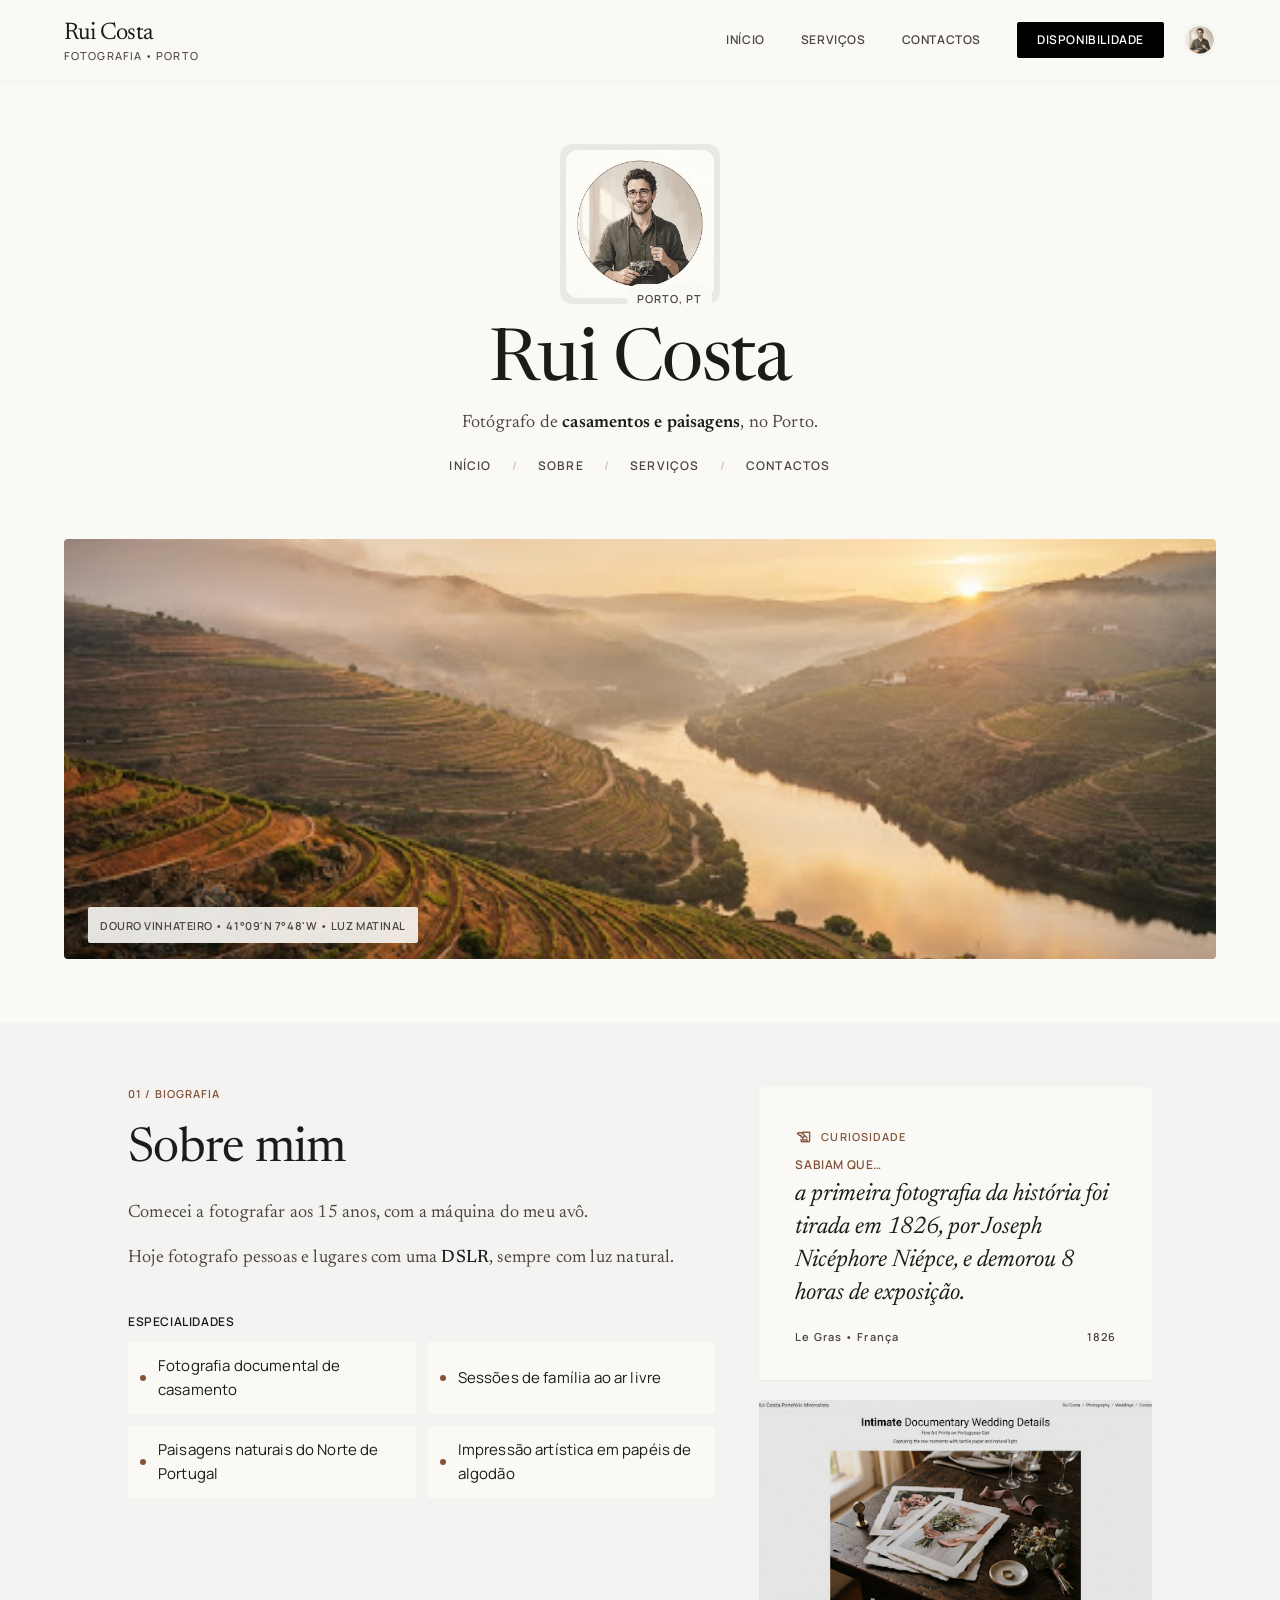
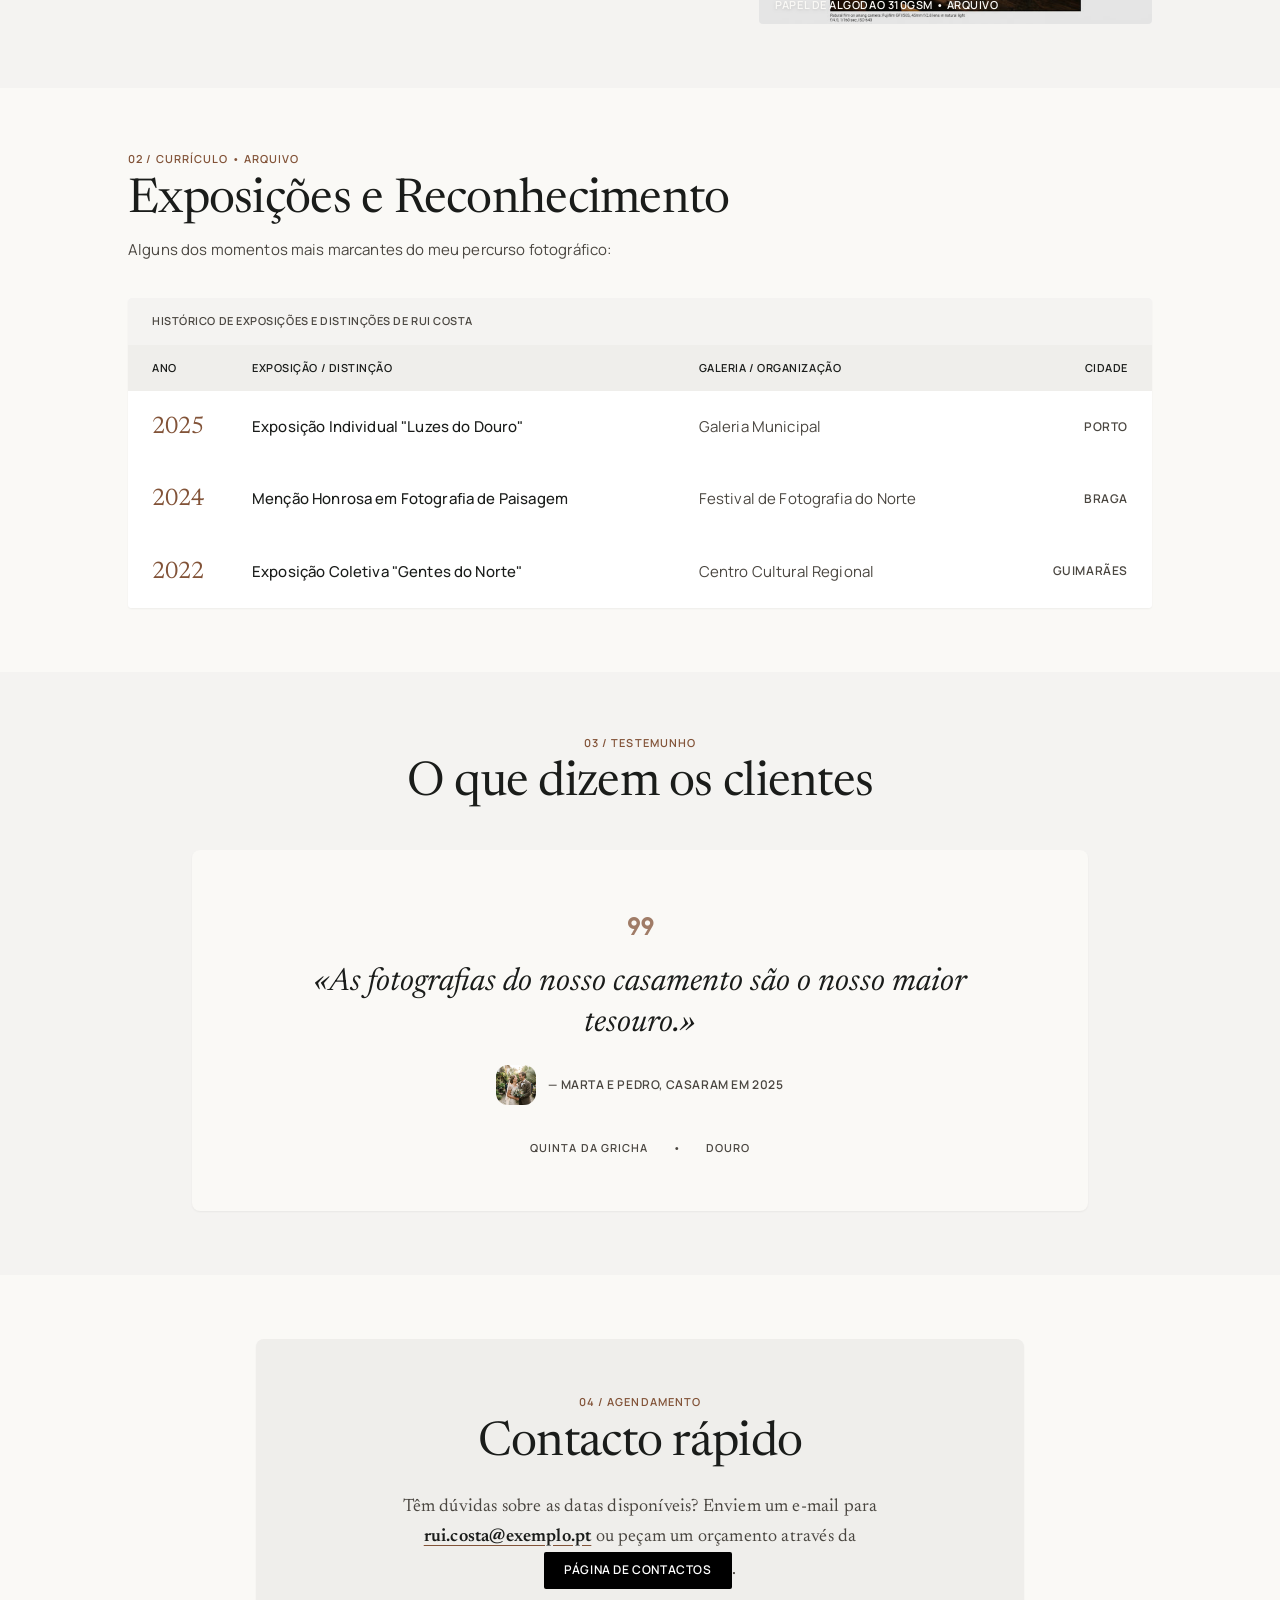
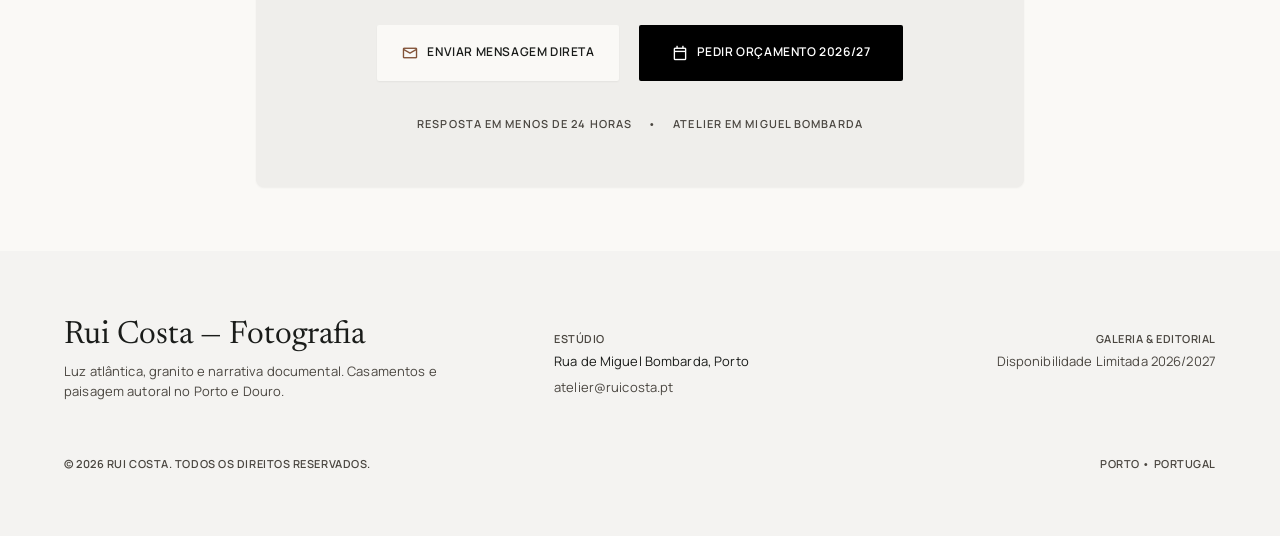
==== commit 3c4505ac: "salvar o css para o repositorio" ====
--- a/laboratorio-pratico/index.html
+++ b/laboratorio-pratico/index.html
@@ -3,8 +3,8 @@
 <html lang="pt">
   <!-- <head>: informação sobre a página (não aparece no ecrã) -->
   <head>
-    <!-- <meta charset>: permite mostrar acentos e símbolos (ã, ç, é...) corretamente -->
-    <meta charset="utf-8" />
+   <!-- <meta charset>: permite mostrar acentos e símbolos (ã, ç, é...) corretamente -->
+    <meta charset="UTF-8" />
     <!-- <meta viewport>: faz a página ajustar-se bem ao tamanho do telemóvel -->
     <meta name="viewport" content="width=device-width, initial-scale=1.0" />
     <!-- <title>: texto que aparece no separador do navegador -->
@@ -52,9 +52,9 @@
           <!-- <nav>: menu principal (escondido em ecrãs pequenos) -->
           <nav class="menu" aria-label="Menu principal">
             <!-- <a>: cada link do menu -->
-            <a class="menu__link" href="#">Início</a>
-            <a class="menu__link" href="#">Serviços</a>
-            <a class="menu__link" href="#">Contactos</a>
+            <a class="menu__link" href="#inicio">Início</a>
+            <a class="menu__link" href="#especialidades">Serviços</a>
+            <a class="menu__link" href="#contacto-rapido">Contactos</a>
           </nav>
 
           <!-- <div>: agrupa o botão preto e a foto pequena -->
@@ -382,7 +382,7 @@
     <!-- ============ RODAPÉ ============ -->
     <!-- <footer>: fim da página -->
     <footer class="rodape">
-      <!-- <div>: caixa com as margens laterais da página -->
+      <!-- <div>: caixa com as margens laterais da página --> 
       <div class="rodape__interior">
         <!-- <div>: grelha de 12 colunas (3 blocos de informação) -->
         <div class="rodape__grelha">
--- a/laboratorio-pratico/css/style.css
+++ b/laboratorio-pratico/css/style.css
@@ -114,7 +114,7 @@
 }
 
 html {
-  scrollbar-width: none;                     /* o mesmo no Firefox */
+  scrollbar-width: none;                     
 }
 
 /* body: define a fonte, a cor e o fundo de toda a página */
@@ -453,7 +453,7 @@
   padding: 2px 10px;                         /* 2px cima/baixo, 10px lados */
   background: var(--fundo);
   border-radius: var(--canto-redondo);
-  box-shadow: var(--sombra);
+  box-shadow: va r(--sombra);
 }
 
 /* Texto da etiqueta */
